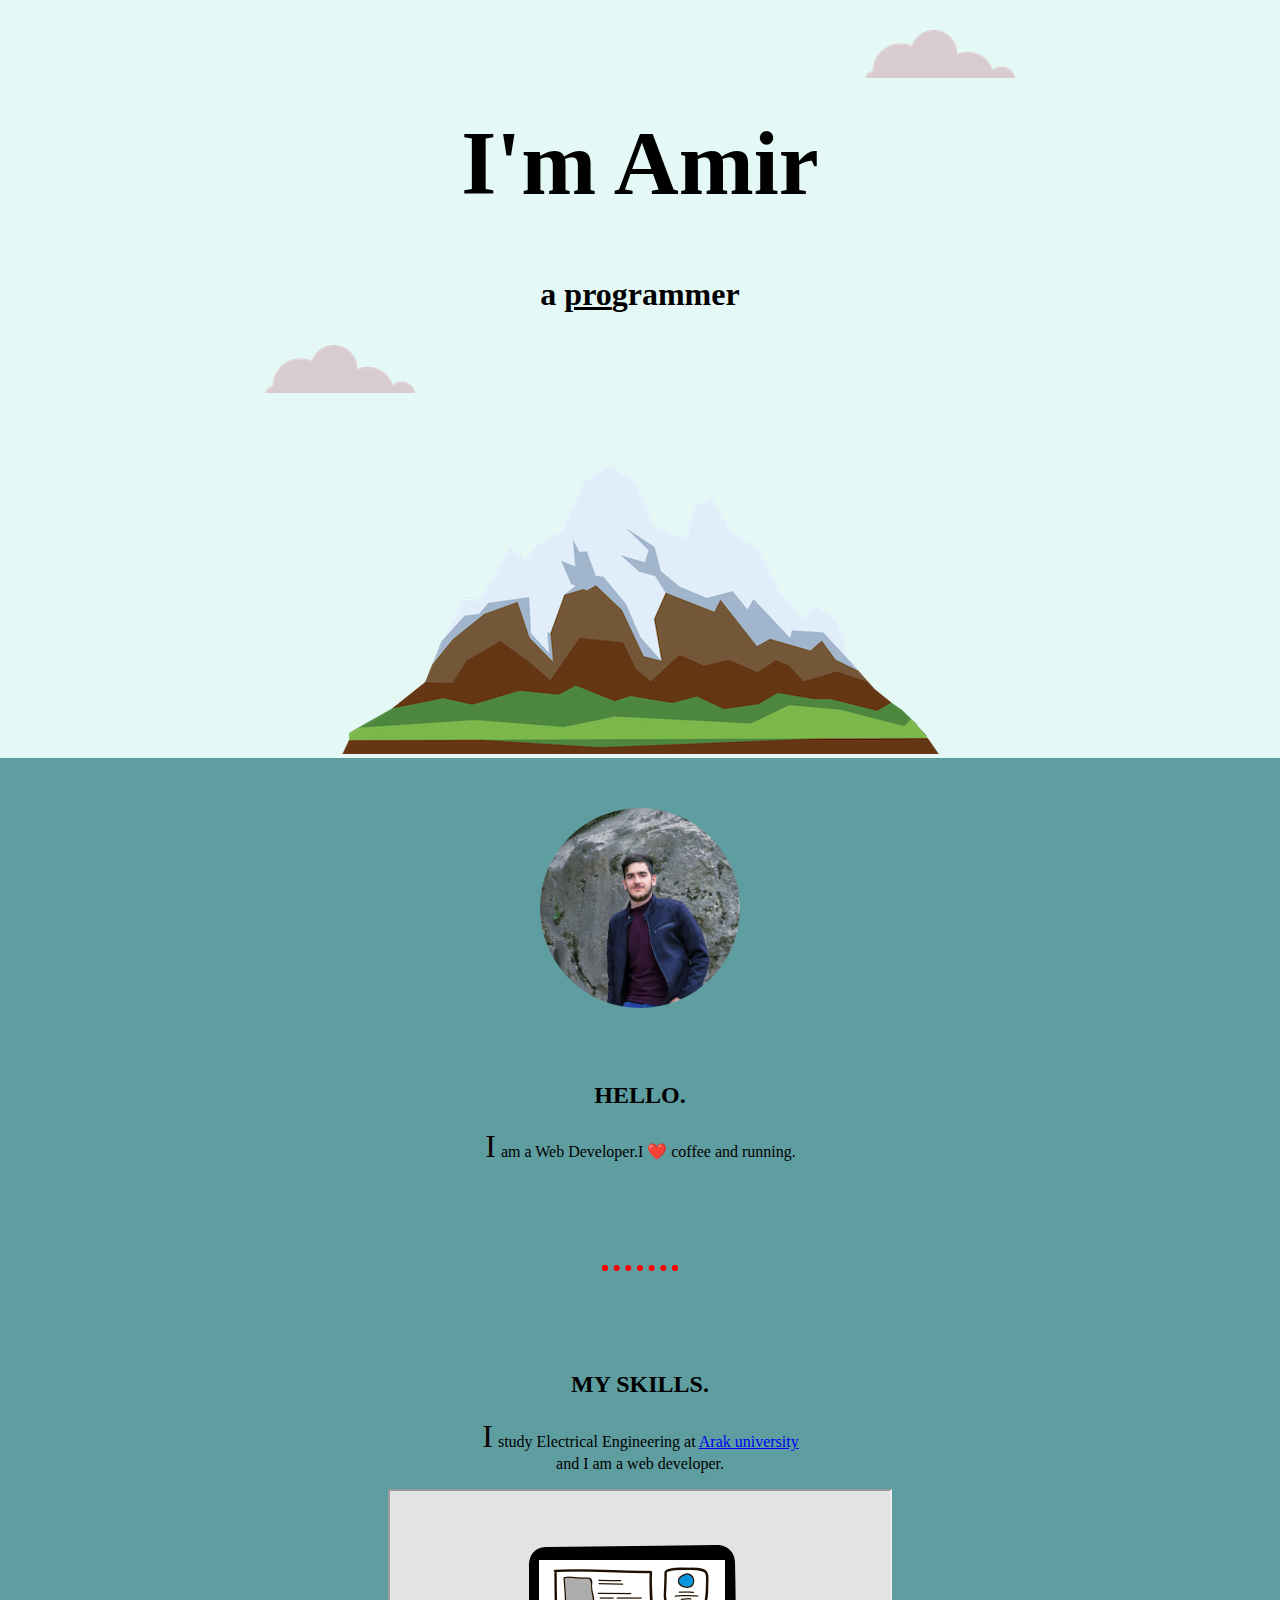
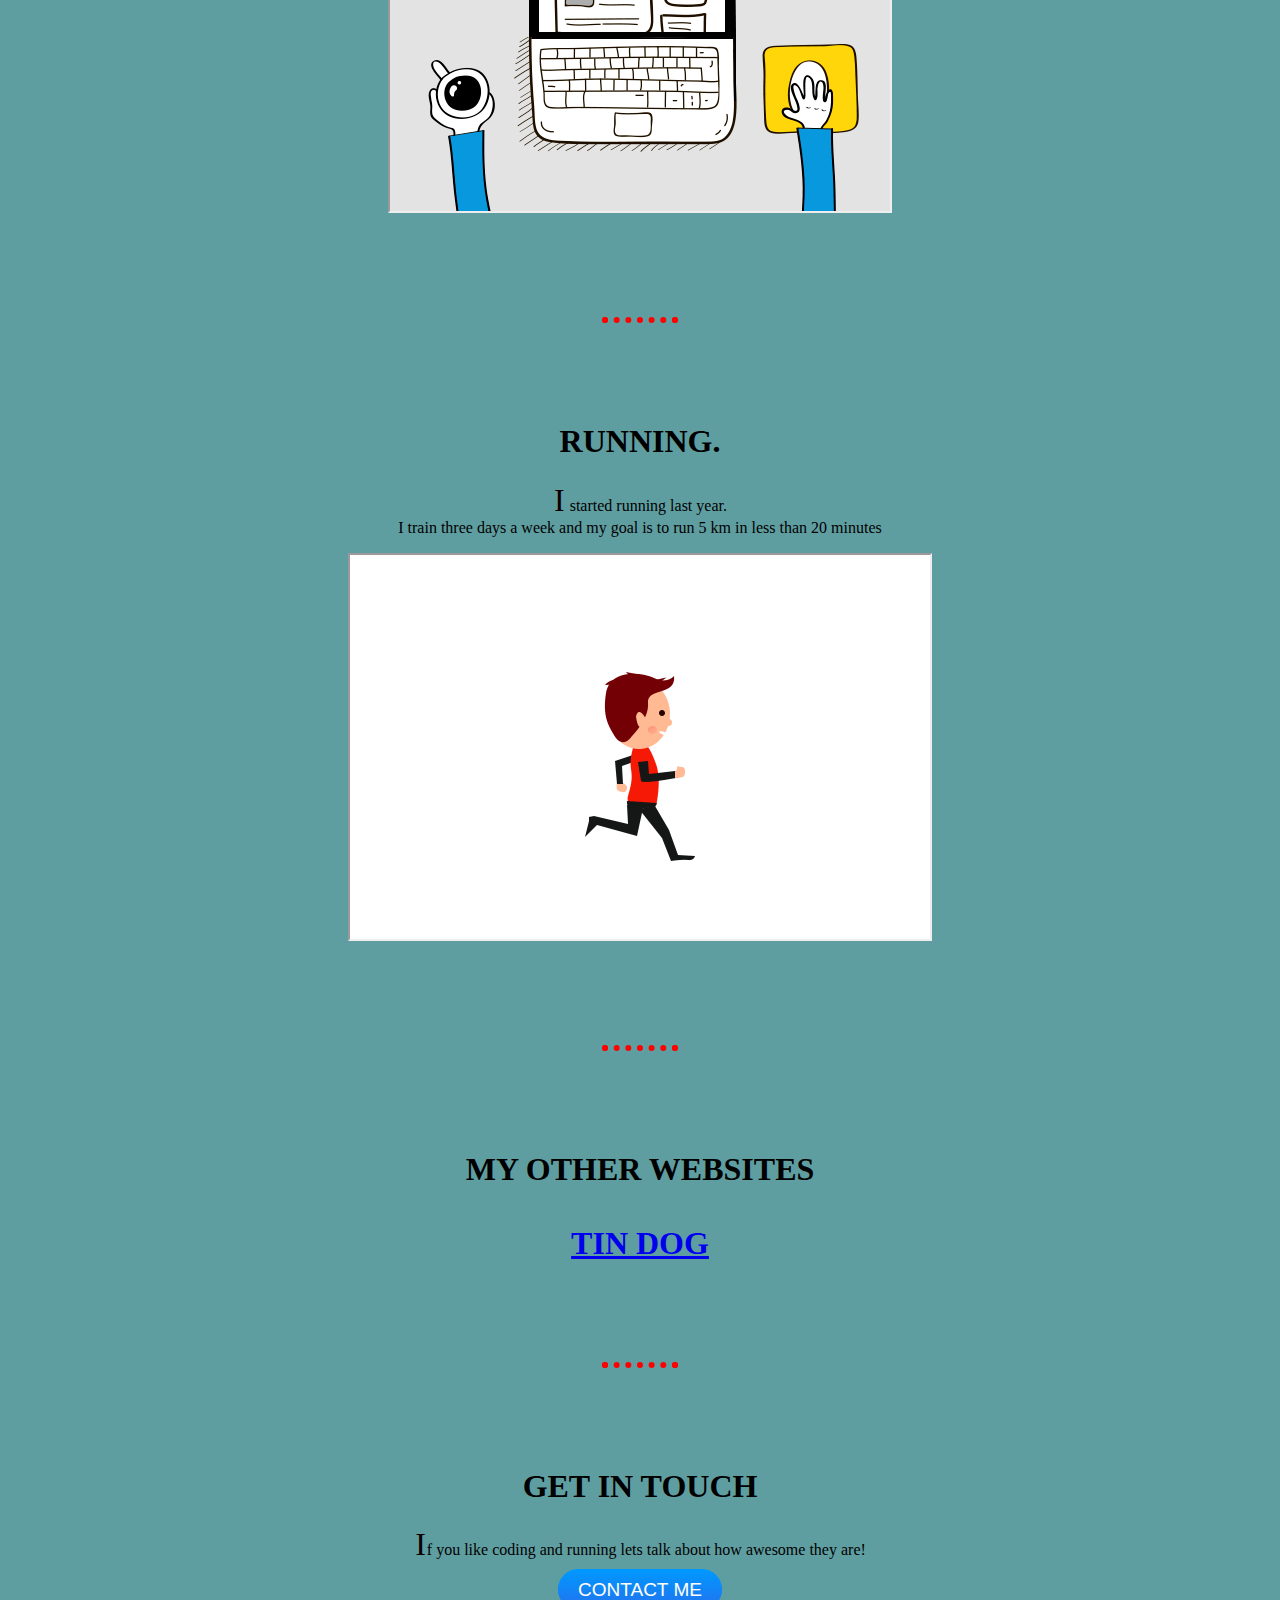
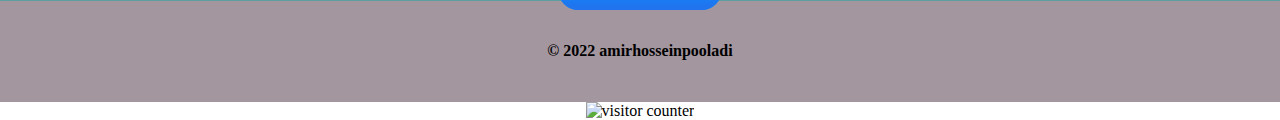
==== index.html @ 7b87fa13 "Update index.html" ====
<!DOCTYPE html>
<html>
    <head>
        <meta charset="utf-8">
        <title>amirhossein pooladi</title>
        <link rel="stylesheet" href="style.css">
        <link rel="icon" href="favicon.ico">
    </head>
    <body>
        <div class="first">
            <img class="cloud1" src="cloud.png" alt="cloud">
            <h1 class="h11">I'm Amir</h1>
            <h3>a <span class="pro">pro</span>grammer</h3>
              <img class="cloud2" src="cloud.png" alt="cloud2"><br>
              <img class="mountain" src="mountain.png" alt="mountain">
        </div>
        <div class="second">
            <img class="mypic" src="me.JPEG" alt="my pic">
            <br>
            <h2 class="hdo"> HELLO.</h2>
            <p class="select"> I am a Web Developer.I ❤️ coffee and running.
            </p>
            <hr>
             <h2 class="hdo">MY SKILLS. </h2>
                <p>I study Electrical Engineering at <a href="index3.html">Arak university</a><br>and I am a web developer. </p>
                <iframe class="gif1" src="giphy.gif"></iframe>
            <hr>
            <h1>RUNNING.</h1>
            <p>I started running last year.<br>I train three days a week and my goal is to run 5 km in less than 20 minutes  </p>
            <iframe class="gif2" src="run.gif"></iframe>
            <hr>
            <h1>
                MY OTHER WEBSITES
                <a href="index4.html"><br><br>TIN DOG</a>
            </h1>
            <hr>
          
            <h1>
                GET IN TOUCH
            </h1>
            <p class="lastp">If you like coding and running lets talk about how awesome they are!</p>
            <a class="btn btn-dark" href="mailto:amirhosseinpooladi@yahoo.com">CONTACT ME</a>
        </div>
        <div class="third">
           <h4>© 2022 amirhosseinpooladi </h4>
        </div>
        <img src="https://www.webfreecounter.com/hit.php?id=gvqanof&nd=6&style=7" border="0" alt="visitor counter">
    </body>

</html>
---- style.css ----
body{
    margin: 0;
    text-align: center;
    font-family:serif ;
}
.first
{
    background-color:rgb(228, 249, 245);
    text-align: center;
    font-family:cursive ;
}
.cloud1
{
    position: relative;
    left: 300px;
    top: 30px;
}
.pro
{
    text-decoration:underline;
}
.cloud2
{
    position: relative;
    right:300px;
}
.second
{
    background-color:cadetblue;
    text-align: center;
}
.mypic
{
    border-radius: 100%;
    height: 200px;
    width: 200px;
    position: relative;
    margin:50px;
}
hr
{
border:dotted 6px;
color:red;
width:5%;
border-bottom: none;
margin:100px auto;
}
.dd
{
    position: relative;
    right:300px;
    margin:50px auto;
}
.gif1
{
    width:500px;
     height:320px;
}
.gif2
{
    width:580px;
     height:384px;
}
.third
{
    background-color:rgb(163, 150, 158);
    width:100%;
    height:100%;
    padding-top: 20px;
    padding-bottom: 20px;
   
}

.h11
{
font-size: 90px;
}
h3
{
    font-size:2rem;
}
.select
{
    user-select: all;
}
p:first-letter
{
    display: block;
    margin: 1px;
    color:rgb(13, 1, 1);
    font-size: 2rem;
}
.btn {
   padding: 100px;
    background: #0099ff;
    background-image: -webkit-linear-gradient(top, #0099ff, #2371ed);
    background-image: -moz-linear-gradient(top, #0099ff, #2371ed);
    background-image: -ms-linear-gradient(top, #0099ff, #2371ed);
    background-image: -o-linear-gradient(top, #0099ff, #2371ed);
    background-image: linear-gradient(to bottom, #0099ff, #2371ed);
    -webkit-border-radius: 28;
    -moz-border-radius: 28;
    border-radius: 28px;
    font-family: Arial;
    color: #ffffff;
    font-size: 19px;
    padding: 10px 20px 10px 20px;
    text-decoration: none;
  }
  
  .btn:hover {
    background: #5c3cfa;
    background-image: -webkit-linear-gradient(top, #5c3cfa, #1d2d38);
    background-image: -moz-linear-gradient(top, #5c3cfa, #1d2d38);
    background-image: -ms-linear-gradient(top, #5c3cfa, #1d2d38);
    background-image: -o-linear-gradient(top, #5c3cfa, #1d2d38);
    background-image: linear-gradient(to bottom, #5c3cfa, #1d2d38);
    text-decoration: none;
  }
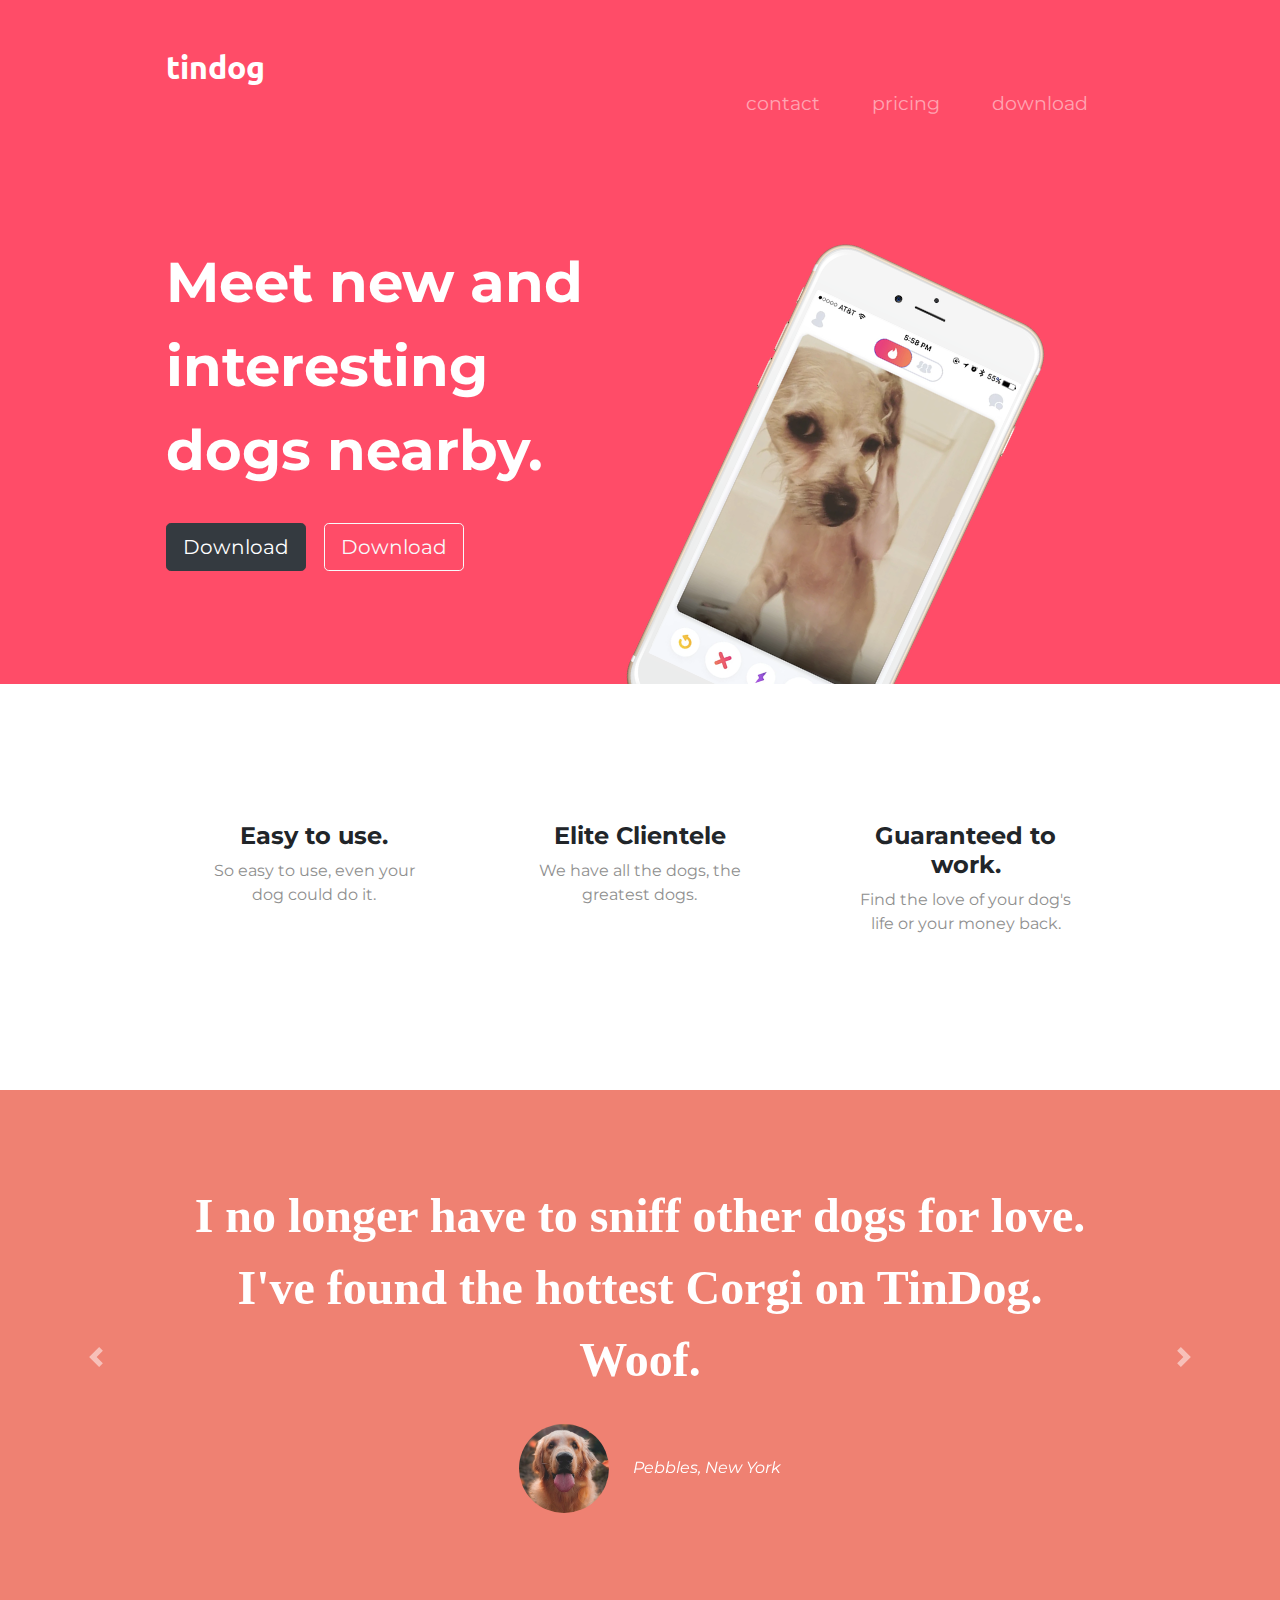
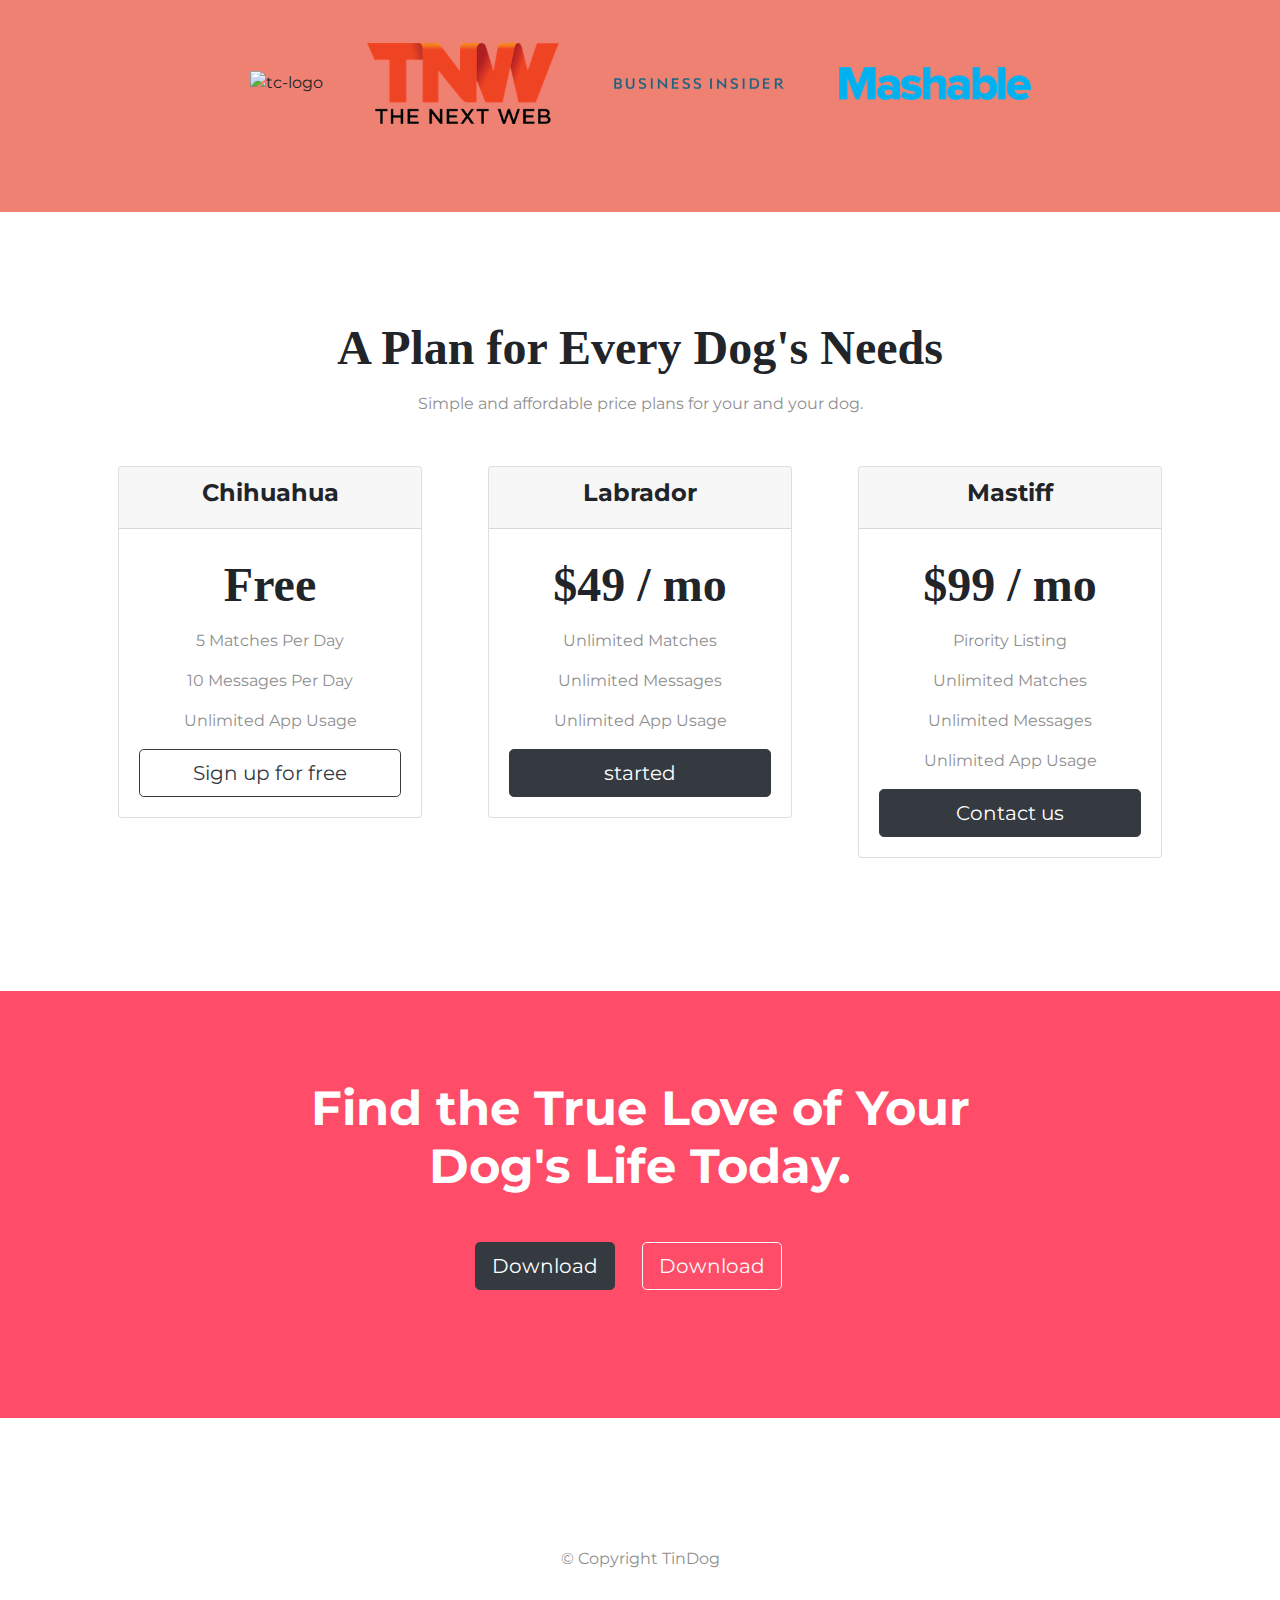
==== commit f17b7352: "Add files via upload" ====
--- a/index.html
+++ b/index.html
@@ -1,50 +1,248 @@
 <!DOCTYPE html>
 <html>
-    <head>
-        <meta charset="utf-8">
-        <title>amirhossein pooladi</title>
-        <link rel="stylesheet" href="style.css">
-        <link rel="icon" href="favicon.ico">
-    </head>
-    <body>
-        <div class="first">
-            <img class="cloud1" src="cloud.png" alt="cloud">
-            <h1 class="h11">I'm Amir</h1>
-            <h3>a <span class="pro">pro</span>grammer</h3>
-              <img class="cloud2" src="cloud.png" alt="cloud2"><br>
-              <img class="mountain" src="mountain.png" alt="mountain">
-        </div>
-        <div class="second">
-            <img class="mypic" src="me.JPEG" alt="my pic">
-            <br>
-            <h2 class="hdo"> HELLO.</h2>
-            <p class="select"> I am a Web Developer.I ❤️ coffee and running.
-            </p>
-            <hr>
-             <h2 class="hdo">MY SKILLS. </h2>
-                <p>I study Electrical Engineering at <a href="index3.html">Arak university</a><br>and I am a web developer. </p>
-                <iframe class="gif1" src="giphy.gif"></iframe>
-            <hr>
-            <h1>RUNNING.</h1>
-            <p>I started running last year.<br>I train three days a week and my goal is to run 5 km in less than 20 minutes  </p>
-            <iframe class="gif2" src="run.gif"></iframe>
-            <hr>
-            <h1>
-                MY OTHER WEBSITES
-                <a href="index4.html"><br><br>TIN DOG</a>
-            </h1>
-            <hr>
-          
-            <h1>
-                GET IN TOUCH
-            </h1>
-            <p class="lastp">If you like coding and running lets talk about how awesome they are!</p>
-            <a class="btn btn-dark" href="mailto:amirhosseinpooladi@yahoo.com">CONTACT ME</a>
-        </div>
-        <div class="third">
-           <h4>© 2022 amirhosseinpooladi </h4>
-        </div>
-        <img src="https://www.webfreecounter.com/hit.php?id=gvqanof&nd=6&style=7" border="0" alt="visitor counter">
-    </body>
-
-</html>
+
+<head>
+  <meta charset="utf-8">
+
+  <title>TinDog</title>
+
+
+  <!--    Google fonts-->
+  <link href="https://fonts.googleapis.com/css?family=Montserrat:400,900|Ubuntu:400,700&display=swap" rel="stylesheet">
+  <!--    Bootstrap css files-->
+  <link rel="stylesheet" href="https://stackpath.bootstrapcdn.com/bootstrap/4.3.1/css/bootstrap.min.css"
+    integrity="sha384-ggOyR0iXCbMQv3Xipma34MD+dH/1fQ784/j6cY/iJTQUOhcWr7x9JvoRxT2MZw1T" crossorigin="anonymous">
+  <!--    Custom css files-->
+  <link rel="stylesheet" href="style.css">
+
+  <!-- icon-->
+  <link rel="stylesheet" href="https://unicons.iconscout.com/release/v4.0.0/css/line.css">
+
+  <!--    Font Awesome-->
+
+  <script defer src="https://kit.fontawesome.com/e87d687bba.js"></script>
+  <!--    Bootstrap js files-->
+  <script defer src="https://code.jquery.com/jquery-3.3.1.slim.min.js"
+    integrity="sha384-q8i/X+965DzO0rT7abK41JStQIAqVgRVzpbzo5smXKp4YfRvH+8abtTE1Pi6jizo"
+    crossorigin="anonymous"></script>
+  <script defer src="https://cdnjs.cloudflare.com/ajax/libs/popper.js/1.14.7/umd/popper.min.js"
+    integrity="sha384-UO2eT0CpHqdSJQ6hJty5KVphtPhzWj9WO1clHTMGa3JDZwrnQq4sF86dIHNDz0W1"
+    crossorigin="anonymous"></script>
+  <script defer src="https://stackpath.bootstrapcdn.com/bootstrap/4.3.1/js/bootstrap.min.js"
+    integrity="sha384-JjSmVgyd0p3pXB1rRibZUAYoIIy6OrQ6VrjIEaFf/nJGzIxFDsf4x0xIM+B07jRM"
+    crossorigin="anonymous"></script>
+</head>
+
+<body>
+
+
+  <section id="title">
+
+    <!-- Nav Bar -->
+    <div class="container-fluid">
+
+      <nav class="navbar navbar-expand-lg navbar-dark">
+        <a class="navbar-brand" href="">tindog</a>
+        <button class="navbar-toggler" type="button" data-toggle="collapse" data-target="#navbarTogglerDemo02"
+          aria-controls="navbarTogglerDemo02" aria-expanded="false" aria-label="Toggle navigation">
+          <span class="navbar-toggler-icon"></span>
+        </button>
+        <div class="collapse navbar-collapse" id="navbarTogglerDemo02">
+          <ul class="navbar-nav ml-auto">
+            <li class="nav-item">
+              <a class="nav-link" href="#footer">contact</a>
+            </li>
+            <li class="nav-item">
+              <a class="nav-link" href="#pricing">pricing</a>
+            </li>
+            <li class="nav-item">
+              <a class="nav-link" href="#cta">download</a>
+            </li>
+          </ul>
+        </div>
+      </nav>
+
+      <!-- Title -->
+
+      <div class="row">
+        <div class="col-lg-6 col-md-12 col-sm-12">
+          <h1>Meet new and interesting dogs nearby.</h1>
+          <button type="button" class="btn btn-dark btn-lg btndownload"><i class="uil uil-apple"></i>Download</button>
+          <button type="button" class="btn btn-outline-light btn-lg btndownload"><i
+              class="uil uil-google-play"></i>Download</button>
+
+
+        </div>
+
+        <div class="col-lg-6 col-md-12 col-sm-12">
+          <img class="dog-photo" src="iphone6.png" alt="iphone-mockup">
+        </div>
+      </div>
+    </div>
+  </section>
+
+
+  <!-- Features -->
+
+  <section id="features">
+    <div class="row">
+      <div class="col-lg-4 col-md-4 col-sm-12 box ">
+        <i class="uil uil-check-circle"></i>
+
+        <h3 clss="easy">Easy to use.</h3>
+        <p>So easy to use, even your dog could do it.</p>
+
+      </div>
+      <div class="col-lg-4 col-md-4 col-sm-12  box ">
+        <i class="uil uil-bullseye"></i>
+        <h3>Elite Clientele</h3>
+        <p>We have all the dogs, the greatest dogs.</p>
+      </div>
+      <div class="col-lg-4 col-md-4 col-sm-12  box ">
+        <i class="uil uil-heart"></i>
+        <h3>Guaranteed to work.</h3>
+        <p>Find the love of your dog's life or your money back.</p>
+      </div>
+    </div>
+    </div>
+  </section>
+
+
+  <!-- Testimonials -->
+
+  <section id="testimonials">
+    <div id="carouselExampleControls" class="carousel slide" data-bs-ride="false">
+      <div class="carousel-inner">
+        <div class="carousel-item active">
+          <h2>I no longer have to sniff other dogs for love. I've found the hottest Corgi on TinDog. Woof.</h2>
+          <img class="dog2" src="dog-img.jpg" alt="dog-profile">
+          <em>Pebbles, New York</em>
+        </div>
+        <div class="carousel-item">
+          <h2 class="testimonial-text">My dog used to be so lonely, but with TinDog's help, they've found the love of
+            their life. I think.</h2>
+          <img class="dog2" src="lady-img.jpg" alt="lady-profile">
+          <em>Beverly, Illinois</em>
+        </div>
+
+      </div>
+      <a class="carousel-control-prev" href="#carouselExampleControls" role="button" data-slide="prev">
+        <span class="carousel-control-prev-icon" aria-hidden="true"></span>
+        <span class="sr-only">Previous</span>
+      </a>
+      <a class="carousel-control-next" href="#carouselExampleControls" role="button" data-slide="next">
+        <span class="carousel-control-next-icon" aria-hidden="true"></span>
+        <span class="sr-only">Next</span>
+      </a>
+    </div>
+
+
+
+
+
+  </section>
+
+
+  <!-- Press -->
+
+  <section id="press">
+    <img class="logo" src="techcrunch.png" alt="tc-logo">
+    <img class="logo" src="tnw.png" alt="tnw-logo">
+    <img class="logo" src="bizinsider.png" alt="biz-insider-logo">
+    <img class="logo" src="mashable.png" alt="mashable-logo">
+
+  </section>
+
+
+  <!-- Pricing -->
+
+  <section id="pricing">
+
+
+
+    <h2>A Plan for Every Dog's Needs</h2>
+    <p>Simple and affordable price plans for your and your dog.</p>
+
+
+
+    <div class="row">
+
+      <div class="col-lg-4 col-md-6 col-sm-12 padd">
+        <div class="card">
+          <div class="card-header">
+            <h3>Chihuahua</h3>
+          </div>
+          <div class="card-body">
+            <h2>Free</h2>
+            <p>5 Matches Per Day</p>
+            <p>10 Messages Per Day</p>
+            <p>Unlimited App Usage</p>
+            <button type="button" class="btn btn-lg btn-block btn-outline-dark">Sign up for free</button>
+          </div>
+        </div>
+      </div>
+
+      <div class="col-lg-4 col-md-6 col-sm-12 padd">
+        <div class="card">
+          <div class="card-header">
+            <h3>Labrador</h3>
+          </div>
+          <div class="card-body">
+            <h2>$49 / mo</h2>
+            <p>Unlimited Matches</p>
+            <p>Unlimited Messages</p>
+            <p>Unlimited App Usage</p>
+            <button type="button" class="btn btn-lg btn-block btn-dark"> started</button>
+          </div>
+        </div>
+      </div>
+
+      <div class="col-lg-4 col-md-12 col-sm-12 padd">
+        <div class="card">
+          <div class="card-header">
+            <h3>Mastiff</h3>
+          </div>
+          <div class="card-body">
+            <h2>$99 / mo</h2>
+            <p>Pirority Listing</p>
+            <p>Unlimited Matches</p>
+            <p>Unlimited Messages</p>
+            <p>Unlimited App Usage</p>
+            <button type="button" class="btn btn-lg btn-block btn-dark">Contact us</button>
+          </div>
+        </div>
+      </div>
+
+    </div>
+  </section>
+
+
+  <!-- Call to Action -->
+
+  <section id="cta">
+
+    <h3 class="h3last">Find the True Love of Your Dog's Life Today.</h3>
+    <button type="button" class="btn btn-dark btn-lg btndownload"><i class="uil uil-apple"></i>Download</button>
+
+    <button type="button" class="btn btn-outline-light btn-lg btndownload"><i
+        class="uil uil-google-play"></i>Download</button>
+
+  </section>
+
+
+  <!-- Footer -->
+
+  <footer id="footer">
+    <i class="uil uil-twitter uilpad"></i>
+    <i class="uil uil-facebook-f uilpad"></i>
+    <i class="uil uil-instagram uilpad"></i>
+    <i class="uil uil-envelope uilpad"></i>
+
+    <p class="copy">© Copyright TinDog</p>
+
+  </footer>
+
+
+</body>
+
+</html>--- a/style.css
+++ b/style.css
@@ -1,119 +1,190 @@
-body{
-    margin: 0;
+body {
+    font-family: "Montserrat";
+}
+
+.dog-photo {
+    width: 60%;
+    transform: rotate(25deg);
+    padding: 20px;
+    position: absolute;
+    right: 30%;
+}
+
+#title {
+    background-color: #ff4c68;
+}
+
+.container-fluid {
+
+    padding: 3% 13% 7%;
+
+
+}
+
+h1 {
+
+    font-size: 3.5rem;
+    line-height: 1.5;
+    color: white;
+    font-weight: bold;
+}
+
+.btndownload {
+    margin: 5% 3% 5% 0%;
+}
+
+.navbar {
+    padding: 0 0 4.5rem;
+}
+
+.navbar-brand {
+    font-family: "Ubuntu";
+    font-size: 2rem;
+    font-weight: bold;
+    margin-bottom: 4.5rem;
+}
+
+.nav-item {
+    padding: 18px;
+}
+
+.nav-link {
+    font-size: 1.2rem;
+
+}
+
+#features {
+    background-color: white;
+    padding: 7% 13%;
+    position: relative;
+    z-index: 1;
+}
+
+.uil-apple {
+    color: white;
+
+}
+
+.uil-google-play {
+    color: black;
+}
+
+.uil-check-circle {
+    font-size: 4rem;
+    color: #ef8172;
+
+}
+
+.uil-bullseye {
+    font-size: 4rem;
+    color: #ef8172;
+
+}
+
+.uil-heart {
+    font-size: 4rem;
+    color: #ef8172;
+
+
+}
+
+h3 {
+    font-family: 'Montserrat', sans-serif;
+    font-size: 1.5rem;
+    font-weight: bold;
+}
+
+p {
+    color: #8f8f8f;
+}
+
+.uil:hover {
+    color: #ff4c68;
+}
+
+.box {
     text-align: center;
-    font-family:serif ;
+    padding: 5%;
+
 }
-.first
-{
-    background-color:rgb(228, 249, 245);
+
+#testimonials {
+
     text-align: center;
-    font-family:cursive ;
+    background-color: #ef8172;
+    color: #fff;
 }
-.cloud1
-{
-    position: relative;
-    left: 300px;
-    top: 30px;
+
+h2 {
+    font-family: "montserrat-Bold";
+    font-size: 3rem;
+    line-height: 1.5;
+    font-weight: bold;
 }
-.pro
-{
-    text-decoration:underline;
+
+.dog2 {
+    width: 10%;
+    border-radius: 100%;
+    margin: 20px;
 }
-.cloud2
-{
-    position: relative;
-    right:300px;
+
+
+#press {
+    background-color: #ef8172;
+    text-align: center;
+    padding-bottom: 3%;
 }
-.second
-{
-    background-color:cadetblue;
+
+.logo {
+    width: 15%;
+    margin: 20px 20px 50px;
+}
+
+.carousel-item {
+    padding: 7% 15%;
+}
+
+#pricing {
+    padding: 100px;
     text-align: center;
 }
-.mypic
-{
-    border-radius: 100%;
-    height: 200px;
-    width: 200px;
-    position: relative;
-    margin:50px;
-}
-hr
-{
-border:dotted 6px;
-color:red;
-width:5%;
-border-bottom: none;
-margin:100px auto;
-}
-.dd
-{
-    position: relative;
-    right:300px;
-    margin:50px auto;
-}
-.gif1
-{
-    width:500px;
-     height:320px;
-}
-.gif2
-{
-    width:580px;
-     height:384px;
-}
-.third
-{
-    background-color:rgb(163, 150, 158);
-    width:100%;
-    height:100%;
-    padding-top: 20px;
-    padding-bottom: 20px;
-   
+
+.padd {
+    padding: 3%;
 }
 
-.h11
+@media (max-width:1028px) {
+    #title {
+        text-align: center;
+    }
+
+    .dog-photo {
+        position: static;
+        transform: rotate(0);
+    }
+}
+
+#cta {
+    background-color: #ff4c68;
+    text-align: center;
+    padding: 7% 20%;
+
+}
+
+.h3last {
+    color: white;
+    font-size: 3rem;
+}
+
+#footer {
+    text-align: center;
+    padding: 7%;
+}
+.uilpad
 {
-font-size: 90px;
+    padding:6px;
 }
-h3
+.copy
 {
-    font-size:2rem;
-}
-.select
-{
-    user-select: all;
-}
-p:first-letter
-{
-    display: block;
-    margin: 1px;
-    color:rgb(13, 1, 1);
-    font-size: 2rem;
-}
-.btn {
-   padding: 100px;
-    background: #0099ff;
-    background-image: -webkit-linear-gradient(top, #0099ff, #2371ed);
-    background-image: -moz-linear-gradient(top, #0099ff, #2371ed);
-    background-image: -ms-linear-gradient(top, #0099ff, #2371ed);
-    background-image: -o-linear-gradient(top, #0099ff, #2371ed);
-    background-image: linear-gradient(to bottom, #0099ff, #2371ed);
-    -webkit-border-radius: 28;
-    -moz-border-radius: 28;
-    border-radius: 28px;
-    font-family: Arial;
-    color: #ffffff;
-    font-size: 19px;
-    padding: 10px 20px 10px 20px;
-    text-decoration: none;
-  }
-  
-  .btn:hover {
-    background: #5c3cfa;
-    background-image: -webkit-linear-gradient(top, #5c3cfa, #1d2d38);
-    background-image: -moz-linear-gradient(top, #5c3cfa, #1d2d38);
-    background-image: -ms-linear-gradient(top, #5c3cfa, #1d2d38);
-    background-image: -o-linear-gradient(top, #5c3cfa, #1d2d38);
-    background-image: linear-gradient(to bottom, #5c3cfa, #1d2d38);
-    text-decoration: none;
-  }
+    padding: 15px;
+}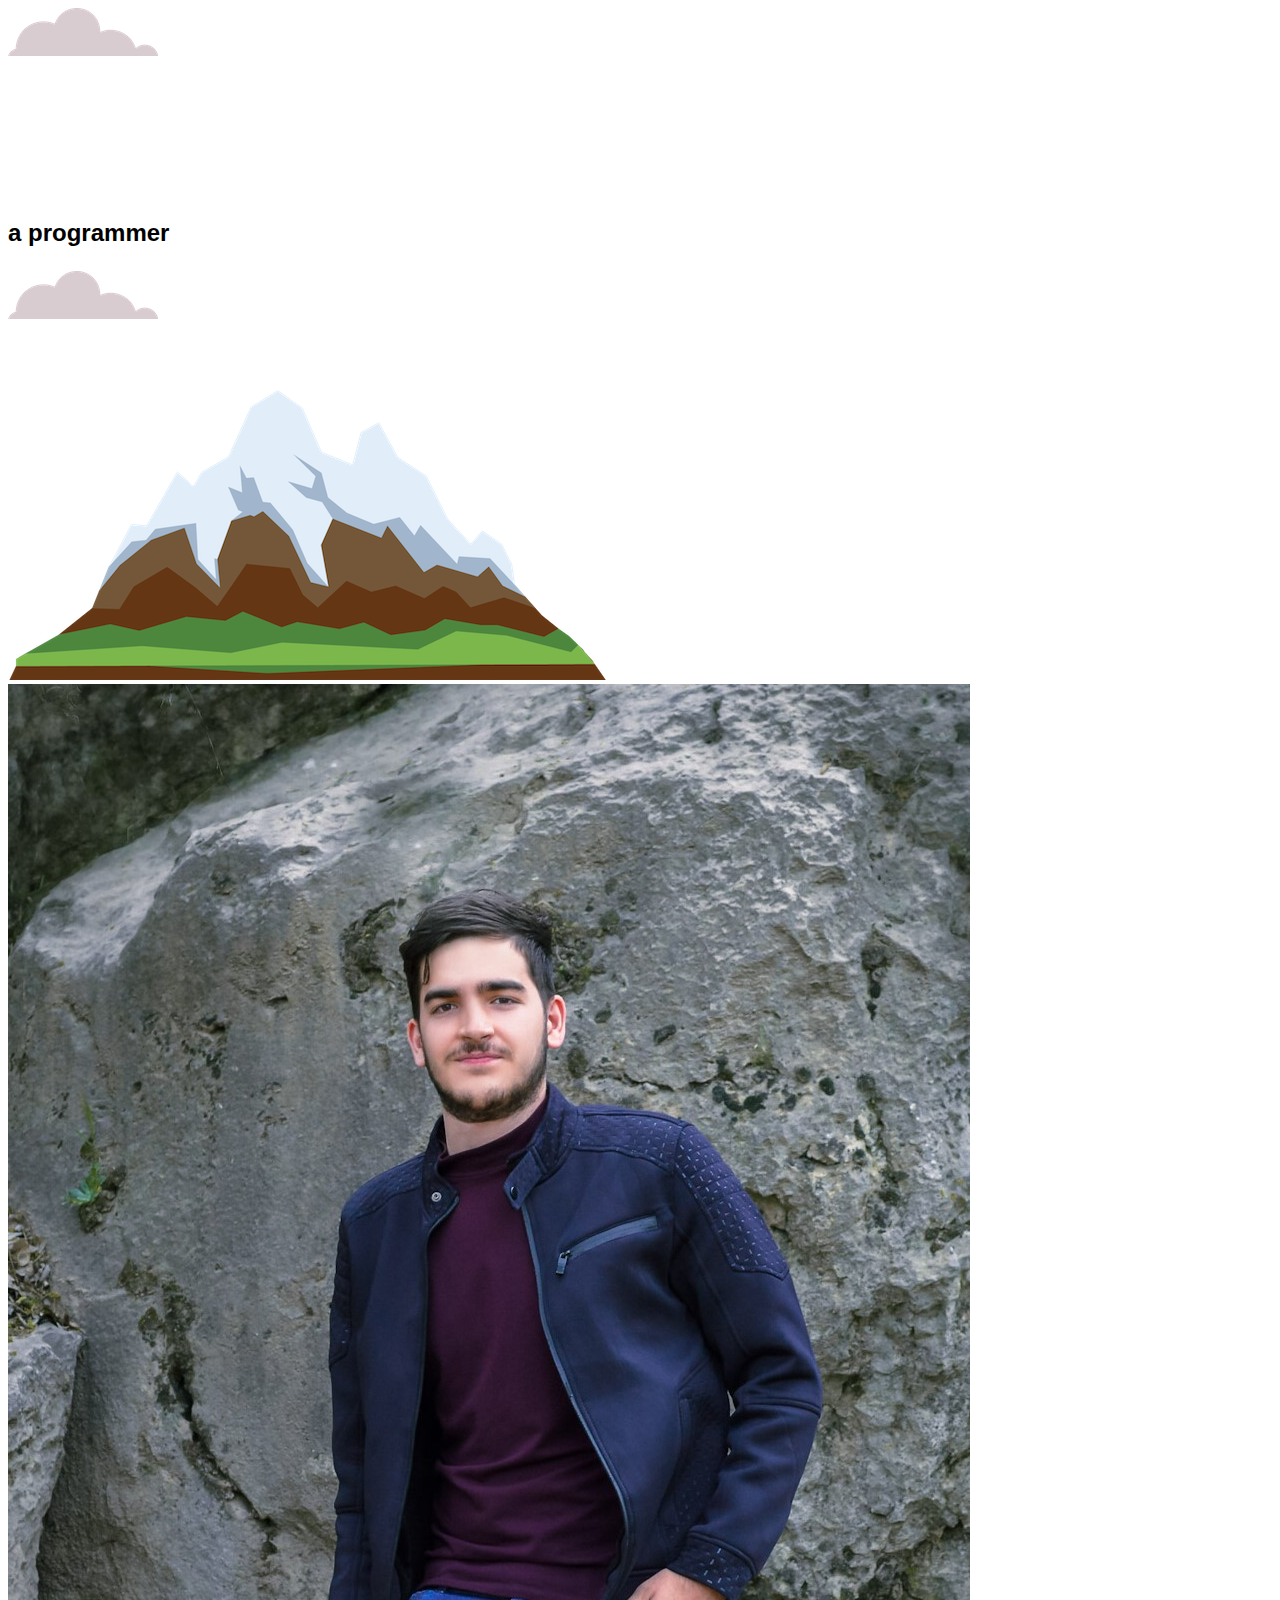
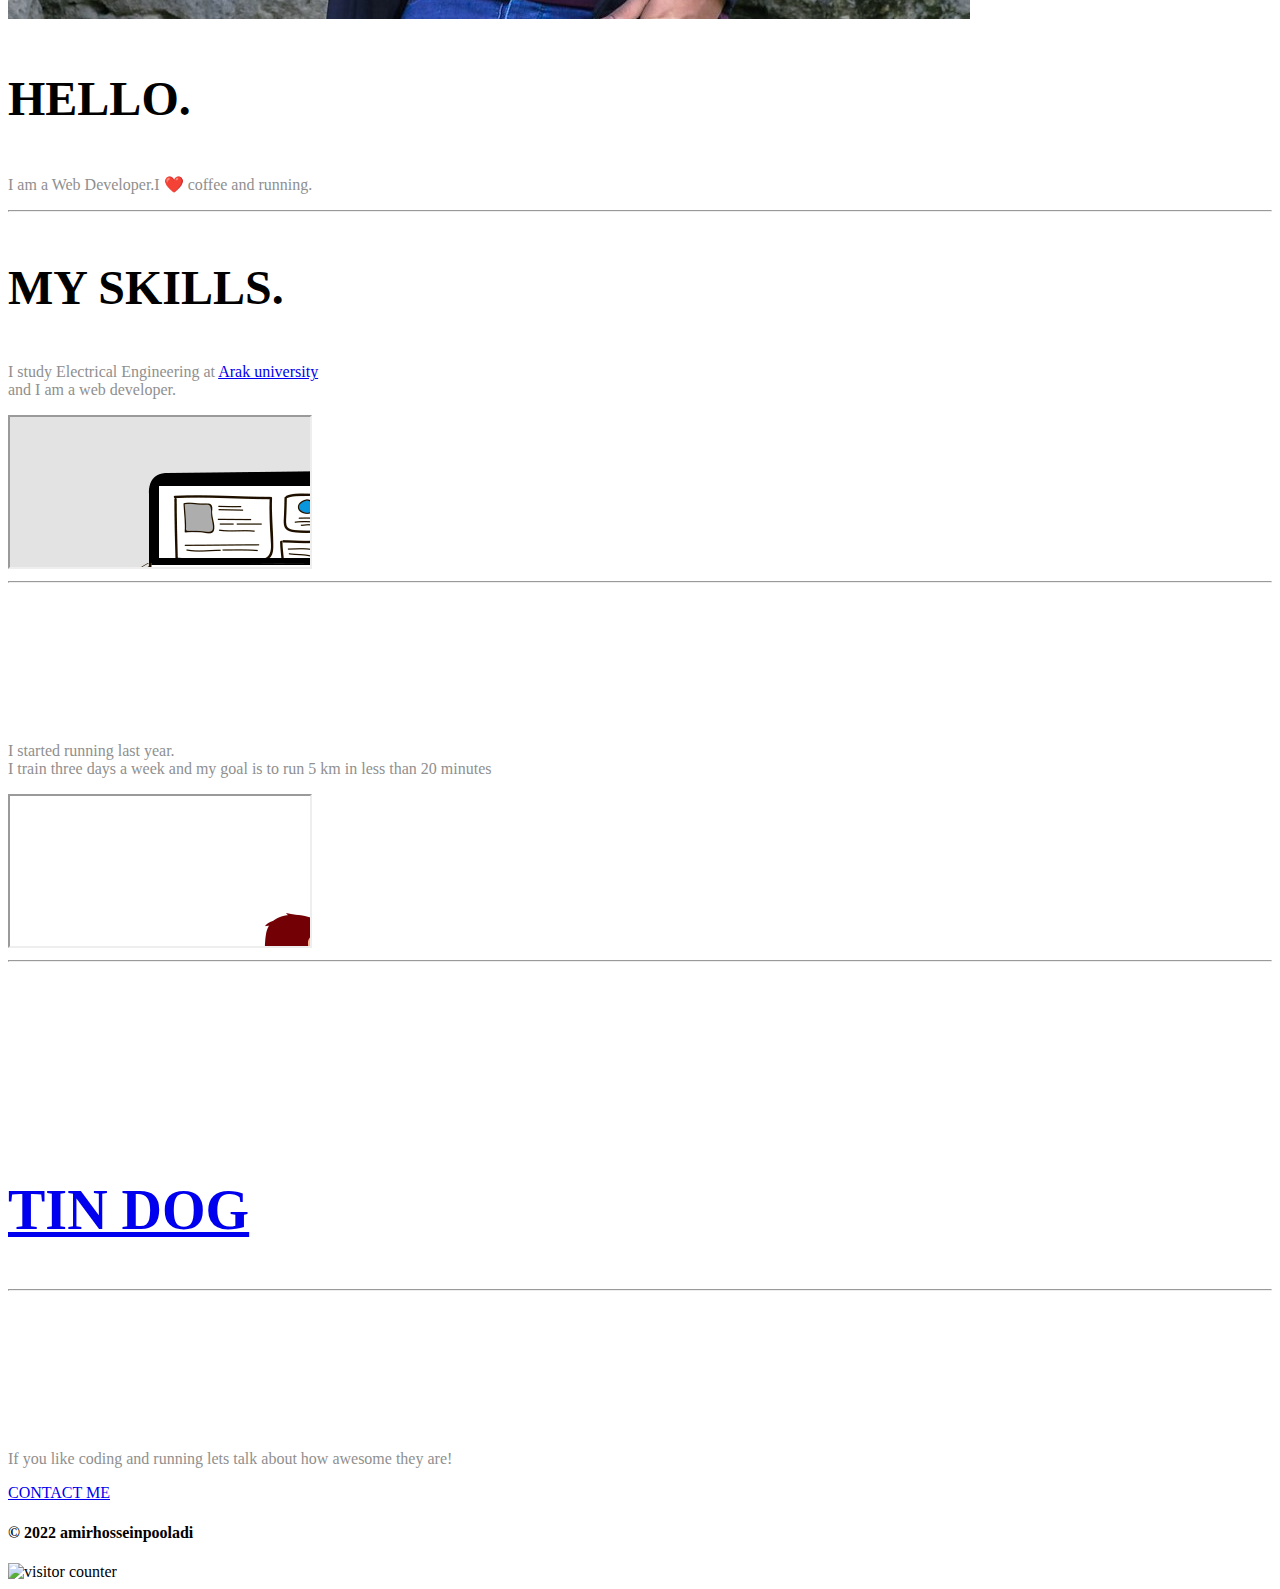
==== commit 961cf8c7: "Add files via upload" ====
--- a/index.html
+++ b/index.html
@@ -1,248 +1,50 @@
 <!DOCTYPE html>
 <html>
-
-<head>
-  <meta charset="utf-8">
-
-  <title>TinDog</title>
-
-
-  <!--    Google fonts-->
-  <link href="https://fonts.googleapis.com/css?family=Montserrat:400,900|Ubuntu:400,700&display=swap" rel="stylesheet">
-  <!--    Bootstrap css files-->
-  <link rel="stylesheet" href="https://stackpath.bootstrapcdn.com/bootstrap/4.3.1/css/bootstrap.min.css"
-    integrity="sha384-ggOyR0iXCbMQv3Xipma34MD+dH/1fQ784/j6cY/iJTQUOhcWr7x9JvoRxT2MZw1T" crossorigin="anonymous">
-  <!--    Custom css files-->
-  <link rel="stylesheet" href="style.css">
-
-  <!-- icon-->
-  <link rel="stylesheet" href="https://unicons.iconscout.com/release/v4.0.0/css/line.css">
-
-  <!--    Font Awesome-->
-
-  <script defer src="https://kit.fontawesome.com/e87d687bba.js"></script>
-  <!--    Bootstrap js files-->
-  <script defer src="https://code.jquery.com/jquery-3.3.1.slim.min.js"
-    integrity="sha384-q8i/X+965DzO0rT7abK41JStQIAqVgRVzpbzo5smXKp4YfRvH+8abtTE1Pi6jizo"
-    crossorigin="anonymous"></script>
-  <script defer src="https://cdnjs.cloudflare.com/ajax/libs/popper.js/1.14.7/umd/popper.min.js"
-    integrity="sha384-UO2eT0CpHqdSJQ6hJty5KVphtPhzWj9WO1clHTMGa3JDZwrnQq4sF86dIHNDz0W1"
-    crossorigin="anonymous"></script>
-  <script defer src="https://stackpath.bootstrapcdn.com/bootstrap/4.3.1/js/bootstrap.min.js"
-    integrity="sha384-JjSmVgyd0p3pXB1rRibZUAYoIIy6OrQ6VrjIEaFf/nJGzIxFDsf4x0xIM+B07jRM"
-    crossorigin="anonymous"></script>
-</head>
-
-<body>
-
-
-  <section id="title">
-
-    <!-- Nav Bar -->
-    <div class="container-fluid">
-
-      <nav class="navbar navbar-expand-lg navbar-dark">
-        <a class="navbar-brand" href="">tindog</a>
-        <button class="navbar-toggler" type="button" data-toggle="collapse" data-target="#navbarTogglerDemo02"
-          aria-controls="navbarTogglerDemo02" aria-expanded="false" aria-label="Toggle navigation">
-          <span class="navbar-toggler-icon"></span>
-        </button>
-        <div class="collapse navbar-collapse" id="navbarTogglerDemo02">
-          <ul class="navbar-nav ml-auto">
-            <li class="nav-item">
-              <a class="nav-link" href="#footer">contact</a>
-            </li>
-            <li class="nav-item">
-              <a class="nav-link" href="#pricing">pricing</a>
-            </li>
-            <li class="nav-item">
-              <a class="nav-link" href="#cta">download</a>
-            </li>
-          </ul>
+    <head>
+        <meta charset="utf-8">
+        <title>amirhossein pooladi</title>
+        <link rel="stylesheet" href="style.css">
+        <link rel="icon" href="favicon.ico">
+    </head>
+    <body>
+        <div class="first">
+            <img class="cloud1" src="cloud.png" alt="cloud">
+            <h1 class="h11">I'm Amir</h1>
+            <h3>a <span class="pro">pro</span>grammer</h3>
+              <img class="cloud2" src="cloud.png" alt="cloud2"><br>
+              <img class="mountain" src="mountain.png" alt="mountain">
         </div>
-      </nav>
-
-      <!-- Title -->
-
-      <div class="row">
-        <div class="col-lg-6 col-md-12 col-sm-12">
-          <h1>Meet new and interesting dogs nearby.</h1>
-          <button type="button" class="btn btn-dark btn-lg btndownload"><i class="uil uil-apple"></i>Download</button>
-          <button type="button" class="btn btn-outline-light btn-lg btndownload"><i
-              class="uil uil-google-play"></i>Download</button>
-
-
+        <div class="second">
+            <img class="mypic" src="me.JPEG" alt="my pic">
+            <br>
+            <h2 class="hdo"> HELLO.</h2>
+            <p class="select"> I am a Web Developer.I ❤️ coffee and running.
+            </p>
+            <hr>
+             <h2 class="hdo">MY SKILLS. </h2>
+                <p>I study Electrical Engineering at <a href="index3.html">Arak university</a><br>and I am a web developer. </p>
+                <iframe class="gif1" src="giphy.gif"></iframe>
+            <hr>
+            <h1>RUNNING.</h1>
+            <p>I started running last year.<br>I train three days a week and my goal is to run 5 km in less than 20 minutes  </p>
+            <iframe class="gif2" src="run.gif"></iframe>
+            <hr>
+            <h1>
+                MY OTHER WEBSITES
+                <a href="index4.html"><br><br>TIN DOG</a>
+            </h1>
+            <hr>
+          
+            <h1>
+                GET IN TOUCH
+            </h1>
+            <p class="lastp">If you like coding and running lets talk about how awesome they are!</p>
+            <a class="btn btn-dark" href="mailto:amirhosseinpooladi@yahoo.com">CONTACT ME</a>
         </div>
-
-        <div class="col-lg-6 col-md-12 col-sm-12">
-          <img class="dog-photo" src="iphone6.png" alt="iphone-mockup">
+        <div class="third">
+           <h4>© 2022 amirhosseinpooladi </h4>
         </div>
-      </div>
-    </div>
-  </section>
-
-
-  <!-- Features -->
-
-  <section id="features">
-    <div class="row">
-      <div class="col-lg-4 col-md-4 col-sm-12 box ">
-        <i class="uil uil-check-circle"></i>
-
-        <h3 clss="easy">Easy to use.</h3>
-        <p>So easy to use, even your dog could do it.</p>
-
-      </div>
-      <div class="col-lg-4 col-md-4 col-sm-12  box ">
-        <i class="uil uil-bullseye"></i>
-        <h3>Elite Clientele</h3>
-        <p>We have all the dogs, the greatest dogs.</p>
-      </div>
-      <div class="col-lg-4 col-md-4 col-sm-12  box ">
-        <i class="uil uil-heart"></i>
-        <h3>Guaranteed to work.</h3>
-        <p>Find the love of your dog's life or your money back.</p>
-      </div>
-    </div>
-    </div>
-  </section>
-
-
-  <!-- Testimonials -->
-
-  <section id="testimonials">
-    <div id="carouselExampleControls" class="carousel slide" data-bs-ride="false">
-      <div class="carousel-inner">
-        <div class="carousel-item active">
-          <h2>I no longer have to sniff other dogs for love. I've found the hottest Corgi on TinDog. Woof.</h2>
-          <img class="dog2" src="dog-img.jpg" alt="dog-profile">
-          <em>Pebbles, New York</em>
-        </div>
-        <div class="carousel-item">
-          <h2 class="testimonial-text">My dog used to be so lonely, but with TinDog's help, they've found the love of
-            their life. I think.</h2>
-          <img class="dog2" src="lady-img.jpg" alt="lady-profile">
-          <em>Beverly, Illinois</em>
-        </div>
-
-      </div>
-      <a class="carousel-control-prev" href="#carouselExampleControls" role="button" data-slide="prev">
-        <span class="carousel-control-prev-icon" aria-hidden="true"></span>
-        <span class="sr-only">Previous</span>
-      </a>
-      <a class="carousel-control-next" href="#carouselExampleControls" role="button" data-slide="next">
-        <span class="carousel-control-next-icon" aria-hidden="true"></span>
-        <span class="sr-only">Next</span>
-      </a>
-    </div>
-
-
-
-
-
-  </section>
-
-
-  <!-- Press -->
-
-  <section id="press">
-    <img class="logo" src="techcrunch.png" alt="tc-logo">
-    <img class="logo" src="tnw.png" alt="tnw-logo">
-    <img class="logo" src="bizinsider.png" alt="biz-insider-logo">
-    <img class="logo" src="mashable.png" alt="mashable-logo">
-
-  </section>
-
-
-  <!-- Pricing -->
-
-  <section id="pricing">
-
-
-
-    <h2>A Plan for Every Dog's Needs</h2>
-    <p>Simple and affordable price plans for your and your dog.</p>
-
-
-
-    <div class="row">
-
-      <div class="col-lg-4 col-md-6 col-sm-12 padd">
-        <div class="card">
-          <div class="card-header">
-            <h3>Chihuahua</h3>
-          </div>
-          <div class="card-body">
-            <h2>Free</h2>
-            <p>5 Matches Per Day</p>
-            <p>10 Messages Per Day</p>
-            <p>Unlimited App Usage</p>
-            <button type="button" class="btn btn-lg btn-block btn-outline-dark">Sign up for free</button>
-          </div>
-        </div>
-      </div>
-
-      <div class="col-lg-4 col-md-6 col-sm-12 padd">
-        <div class="card">
-          <div class="card-header">
-            <h3>Labrador</h3>
-          </div>
-          <div class="card-body">
-            <h2>$49 / mo</h2>
-            <p>Unlimited Matches</p>
-            <p>Unlimited Messages</p>
-            <p>Unlimited App Usage</p>
-            <button type="button" class="btn btn-lg btn-block btn-dark"> started</button>
-          </div>
-        </div>
-      </div>
-
-      <div class="col-lg-4 col-md-12 col-sm-12 padd">
-        <div class="card">
-          <div class="card-header">
-            <h3>Mastiff</h3>
-          </div>
-          <div class="card-body">
-            <h2>$99 / mo</h2>
-            <p>Pirority Listing</p>
-            <p>Unlimited Matches</p>
-            <p>Unlimited Messages</p>
-            <p>Unlimited App Usage</p>
-            <button type="button" class="btn btn-lg btn-block btn-dark">Contact us</button>
-          </div>
-        </div>
-      </div>
-
-    </div>
-  </section>
-
-
-  <!-- Call to Action -->
-
-  <section id="cta">
-
-    <h3 class="h3last">Find the True Love of Your Dog's Life Today.</h3>
-    <button type="button" class="btn btn-dark btn-lg btndownload"><i class="uil uil-apple"></i>Download</button>
-
-    <button type="button" class="btn btn-outline-light btn-lg btndownload"><i
-        class="uil uil-google-play"></i>Download</button>
-
-  </section>
-
-
-  <!-- Footer -->
-
-  <footer id="footer">
-    <i class="uil uil-twitter uilpad"></i>
-    <i class="uil uil-facebook-f uilpad"></i>
-    <i class="uil uil-instagram uilpad"></i>
-    <i class="uil uil-envelope uilpad"></i>
-
-    <p class="copy">© Copyright TinDog</p>
-
-  </footer>
-
-
-</body>
+        <img src="https://www.webfreecounter.com/hit.php?id=gvqanof&nd=6&style=7" border="0" alt="visitor counter">
+    </body>
 
 </html>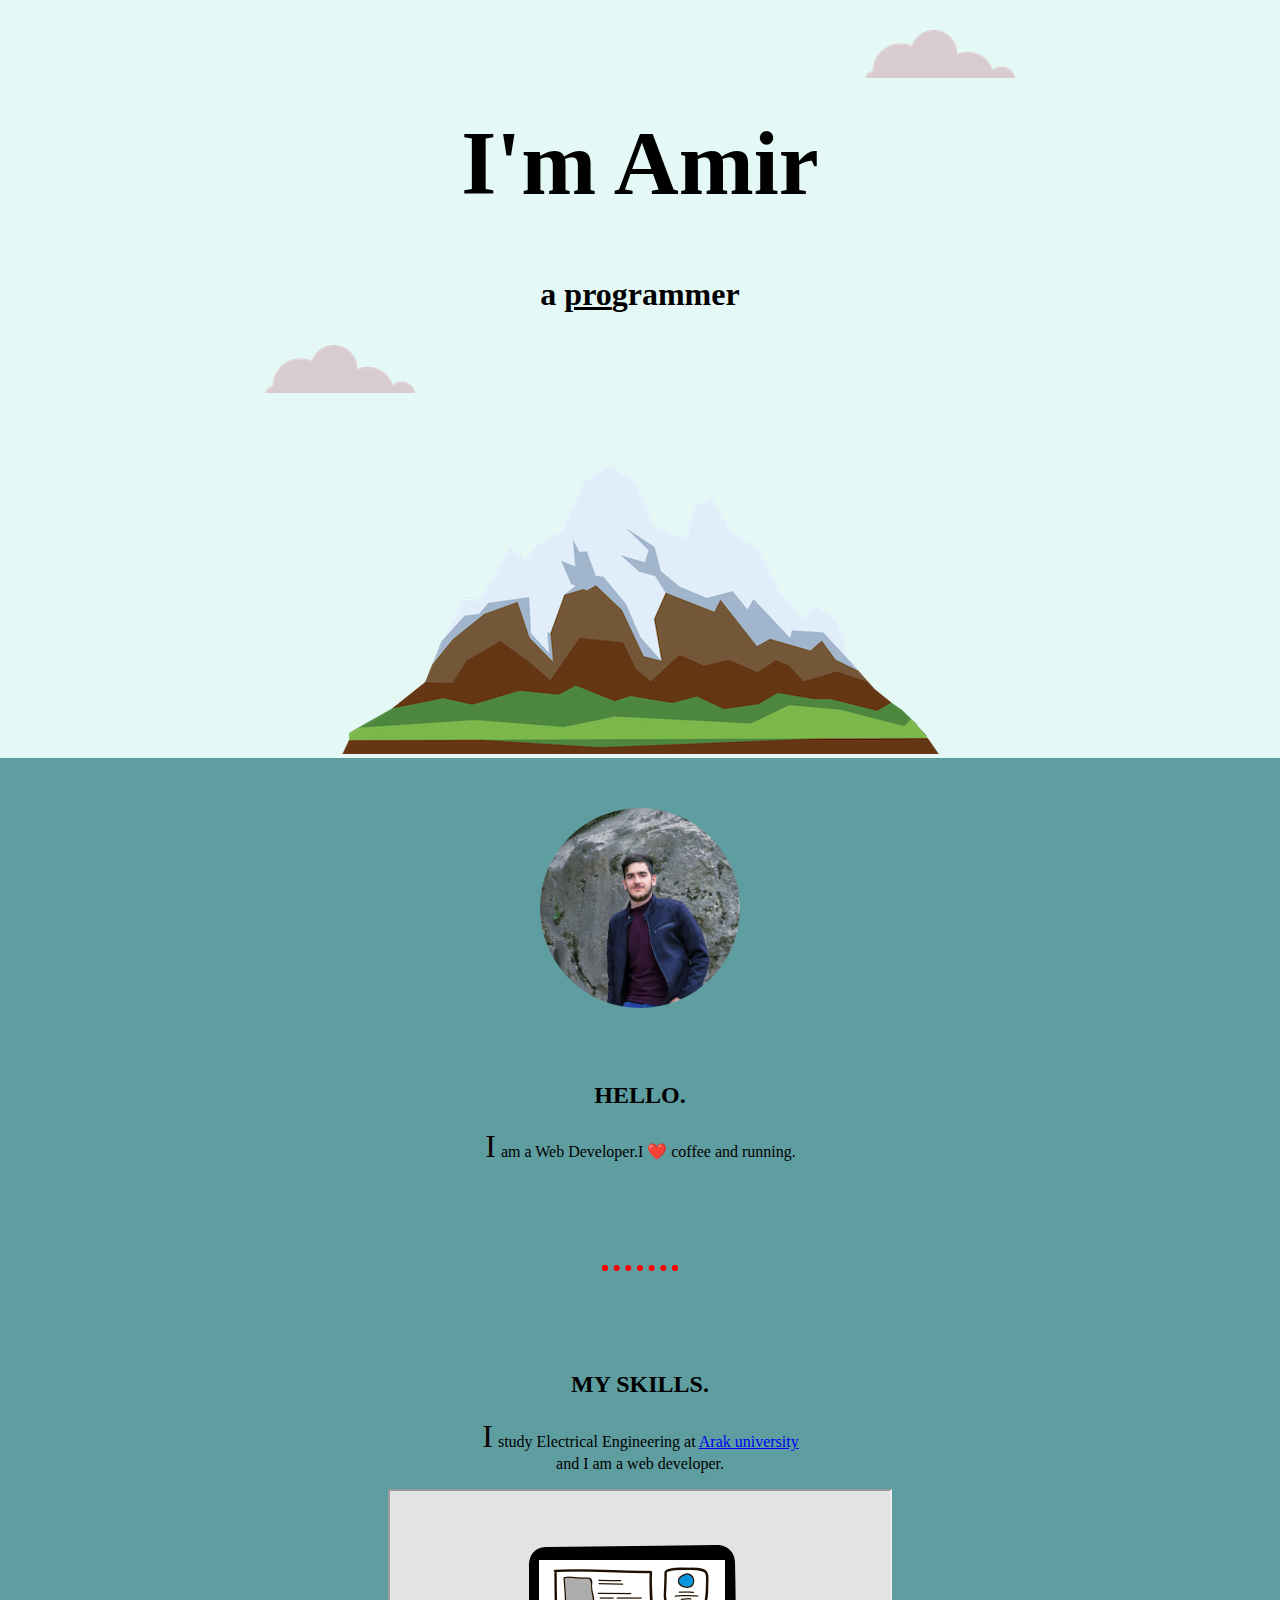
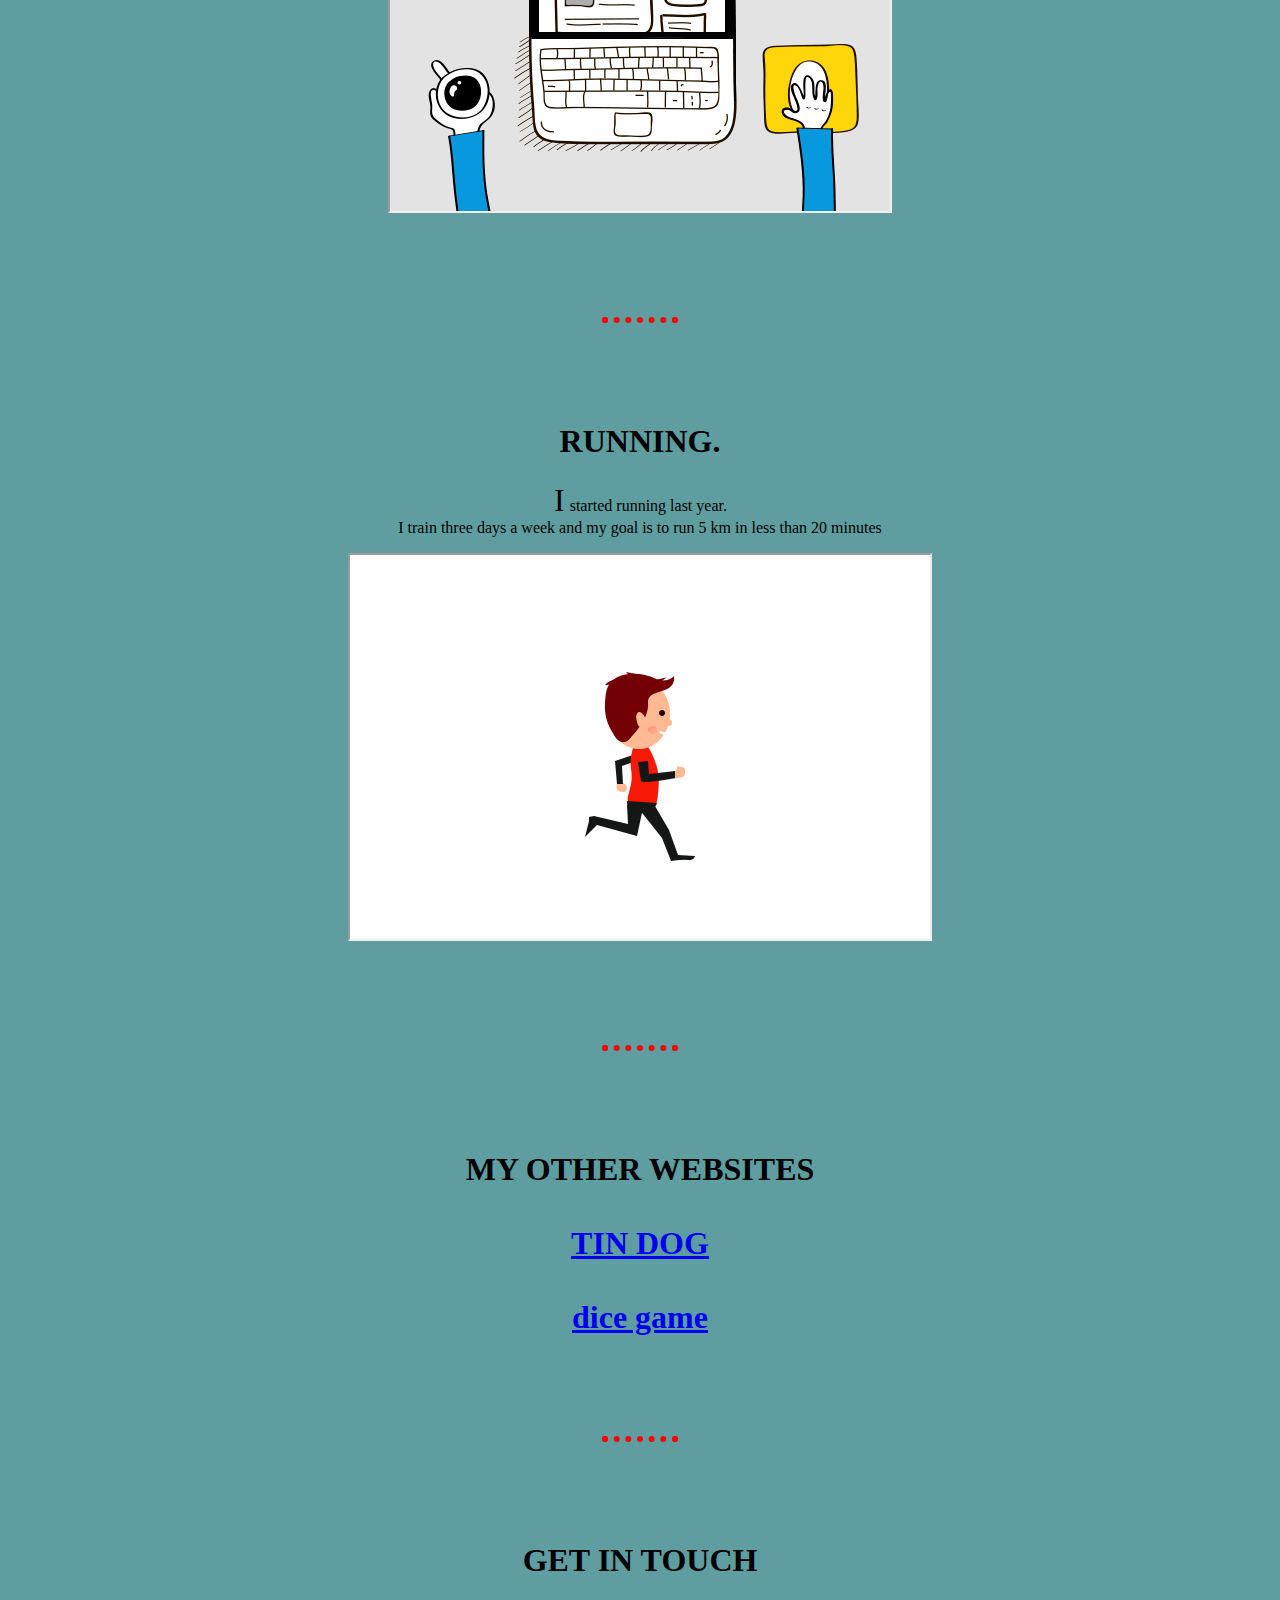
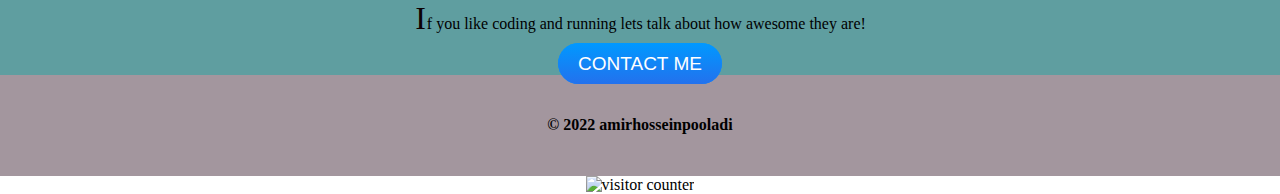
==== commit 93349ab8: "Update index.html" ====
--- a/index.html
+++ b/index.html
@@ -31,7 +31,8 @@
             <hr>
             <h1>
                 MY OTHER WEBSITES
-                <a href="index4.html"><br><br>TIN DOG</a>
+                <a href="index4.html" target="_blank"><br><br>TIN DOG</a>
+                <a href="dicee.html" target="_blank"><br><br>dice game</a>
             </h1>
             <hr>
           
@@ -47,4 +48,4 @@
         <img src="https://www.webfreecounter.com/hit.php?id=gvqanof&nd=6&style=7" border="0" alt="visitor counter">
     </body>
 
-</html>+</html>
--- a/style.css
+++ b/style.css
@@ -1,190 +1,123 @@
-body {
-    font-family: "Montserrat";
+body{
+    margin: 0;
+    text-align: center;
+    font-family:serif ;
+}
+.first
+{
+    background-color:rgb(228, 249, 245);
+    text-align: center;
+    font-family:cursive ;
+}
+.cloud1
+{
+    position: relative;
+    left: 300px;
+    top: 30px;
+}
+.pro
+{
+    text-decoration:underline;
+}
+.cloud2
+{
+    position: relative;
+    right:300px;
+}
+.second
+{
+    background-color:cadetblue;
+    text-align: center;
+}
+.mypic
+{
+    border-radius: 100%;
+    height: 200px;
+    width: 200px;
+    position: relative;
+    margin:50px;
+}
+hr
+{
+border:dotted 6px;
+color:red;
+width:5%;
+border-bottom: none;
+margin:100px auto;
+}
+.dd
+{
+    position: relative;
+    right:300px;
+    margin:50px auto;
+}
+.gif1
+{
+    width:500px;
+     height:320px;
+}
+.gif2
+{
+    width:580px;
+     height:384px;
+}
+.third
+{
+    background-color:rgb(163, 150, 158);
+    width:100%;
+    height:100%;
+    padding-top: 20px;
+    padding-bottom: 20px;
+   
 }
 
-.dog-photo {
-    width: 60%;
-    transform: rotate(25deg);
-    padding: 20px;
-    position: absolute;
-    right: 30%;
+.h11
+{
+font-size: 90px;
 }
-
-#title {
-    background-color: #ff4c68;
+h3
+{
+    font-size:2rem;
 }
-
-.container-fluid {
-
-    padding: 3% 13% 7%;
-
-
+.select
+{
+    user-select: all;
 }
-
-h1 {
-
-    font-size: 3.5rem;
-    line-height: 1.5;
-    color: white;
-    font-weight: bold;
+p:first-letter
+{
+    display: block;
+    margin: 1px;
+    color:rgb(13, 1, 1);
+    font-size: 2rem;
 }
-
-.btndownload {
-    margin: 5% 3% 5% 0%;
-}
-
-.navbar {
-    padding: 0 0 4.5rem;
-}
-
-.navbar-brand {
-    font-family: "Ubuntu";
-    font-size: 2rem;
-    font-weight: bold;
-    margin-bottom: 4.5rem;
-}
-
-.nav-item {
-    padding: 18px;
-}
-
-.nav-link {
-    font-size: 1.2rem;
-
-}
-
-#features {
-    background-color: white;
-    padding: 7% 13%;
-    position: relative;
-    z-index: 1;
-}
-
-.uil-apple {
-    color: white;
-
-}
-
-.uil-google-play {
-    color: black;
-}
-
-.uil-check-circle {
-    font-size: 4rem;
-    color: #ef8172;
-
-}
-
-.uil-bullseye {
-    font-size: 4rem;
-    color: #ef8172;
-
-}
-
-.uil-heart {
-    font-size: 4rem;
-    color: #ef8172;
-
-
-}
-
-h3 {
-    font-family: 'Montserrat', sans-serif;
-    font-size: 1.5rem;
-    font-weight: bold;
-}
-
-p {
-    color: #8f8f8f;
-}
-
-.uil:hover {
-    color: #ff4c68;
-}
-
-.box {
-    text-align: center;
-    padding: 5%;
-
-}
-
-#testimonials {
-
-    text-align: center;
-    background-color: #ef8172;
-    color: #fff;
-}
-
-h2 {
-    font-family: "montserrat-Bold";
-    font-size: 3rem;
-    line-height: 1.5;
-    font-weight: bold;
-}
-
-.dog2 {
-    width: 10%;
-    border-radius: 100%;
-    margin: 20px;
-}
-
-
-#press {
-    background-color: #ef8172;
-    text-align: center;
-    padding-bottom: 3%;
-}
-
-.logo {
-    width: 15%;
-    margin: 20px 20px 50px;
-}
-
-.carousel-item {
-    padding: 7% 15%;
-}
-
-#pricing {
-    padding: 100px;
-    text-align: center;
-}
-
-.padd {
-    padding: 3%;
-}
-
-@media (max-width:1028px) {
-    #title {
-        text-align: center;
-    }
-
-    .dog-photo {
-        position: static;
-        transform: rotate(0);
-    }
-}
-
-#cta {
-    background-color: #ff4c68;
-    text-align: center;
-    padding: 7% 20%;
-
-}
-
-.h3last {
-    color: white;
-    font-size: 3rem;
-}
-
-#footer {
-    text-align: center;
-    padding: 7%;
-}
-.uilpad
+.btn {
+   padding: 100px;
+    background: #0099ff;
+    background-image: -webkit-linear-gradient(top, #0099ff, #2371ed);
+    background-image: -moz-linear-gradient(top, #0099ff, #2371ed);
+    background-image: -ms-linear-gradient(top, #0099ff, #2371ed);
+    background-image: -o-linear-gradient(top, #0099ff, #2371ed);
+    background-image: linear-gradient(to bottom, #0099ff, #2371ed);
+    -webkit-border-radius: 28;
+    -moz-border-radius: 28;
+    border-radius: 28px;
+    font-family: Arial;
+    color: #ffffff;
+    font-size: 19px;
+    padding: 10px 20px 10px 20px;
+    text-decoration: none;
+  }
+  
+  .btn:hover {
+    background: #5c3cfa;
+    background-image: -webkit-linear-gradient(top, #5c3cfa, #1d2d38);
+    background-image: -moz-linear-gradient(top, #5c3cfa, #1d2d38);
+    background-image: -ms-linear-gradient(top, #5c3cfa, #1d2d38);
+    background-image: -o-linear-gradient(top, #5c3cfa, #1d2d38);
+    background-image: linear-gradient(to bottom, #5c3cfa, #1d2d38);
+    text-decoration: none;
+  }
+a:hover
 {
-    padding:6px;
-}
-.copy
-{
-    padding: 15px;
+    color: blueviolet ;
 }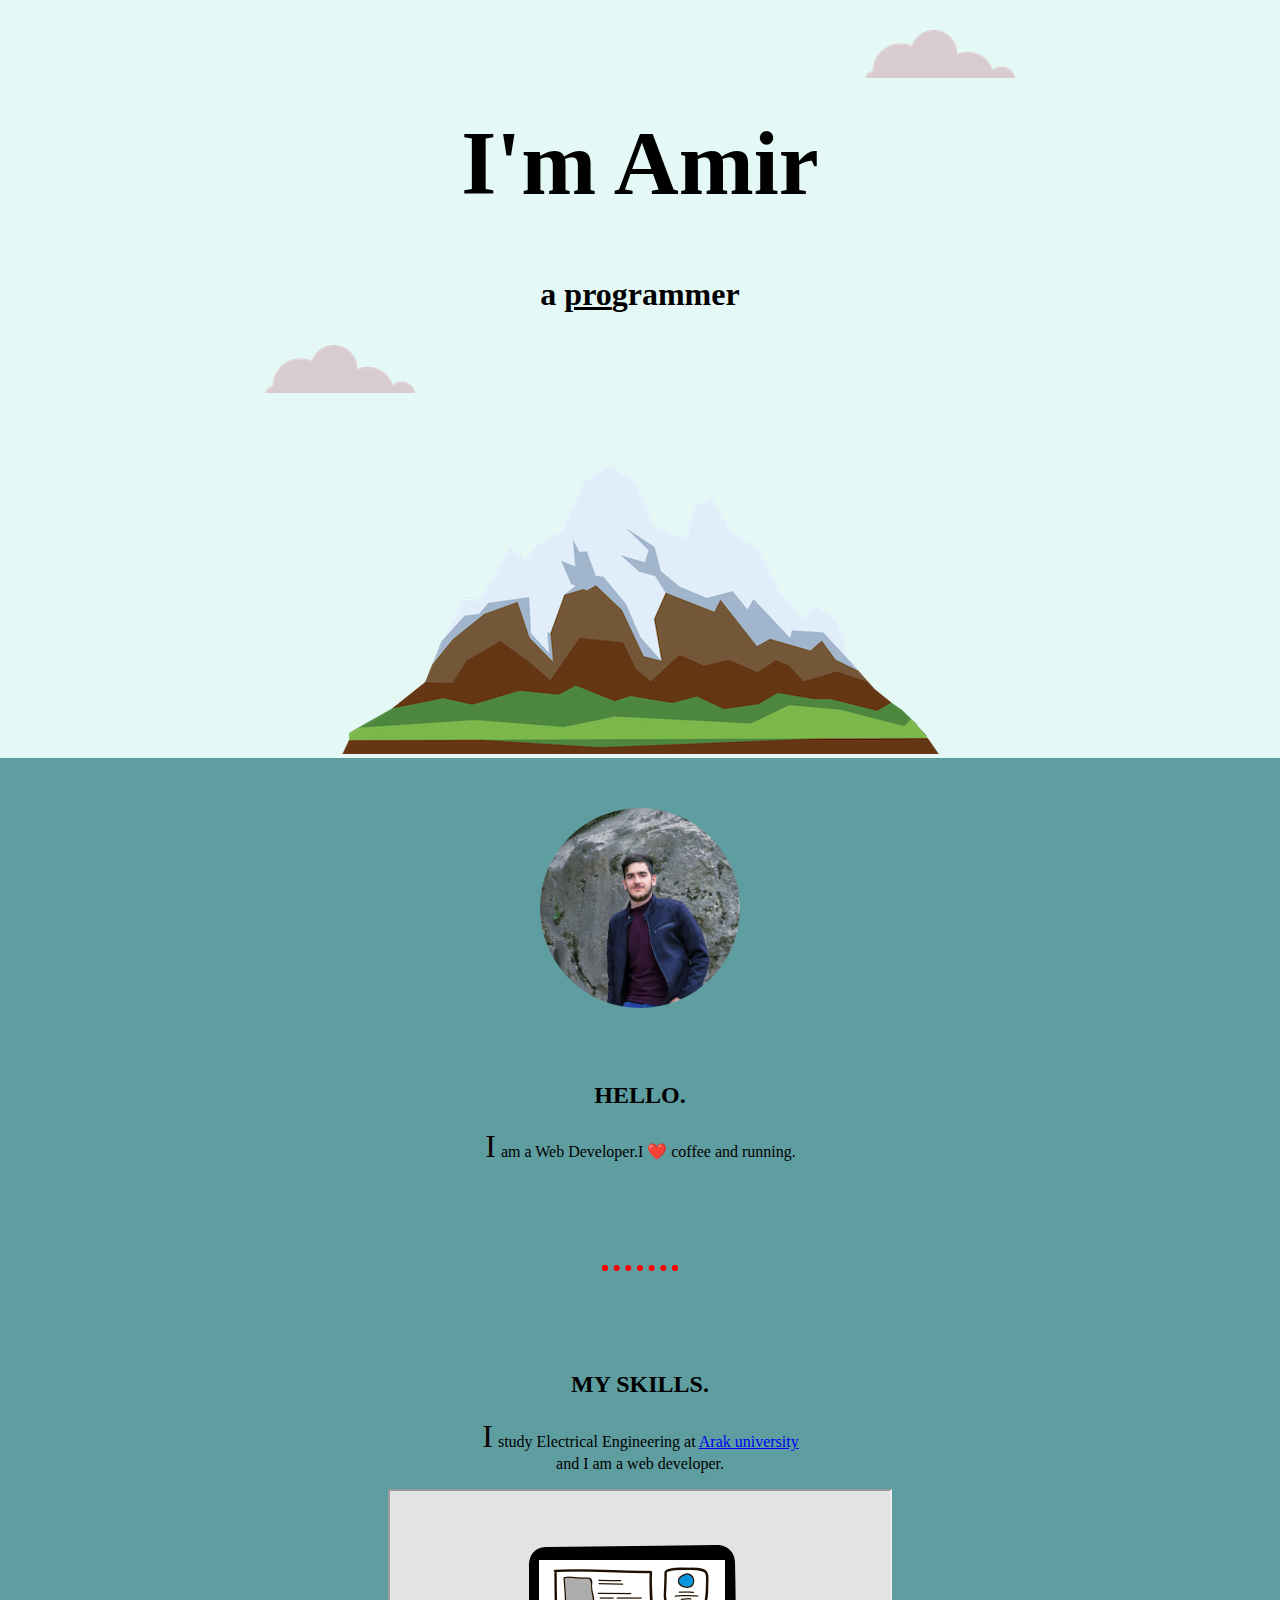
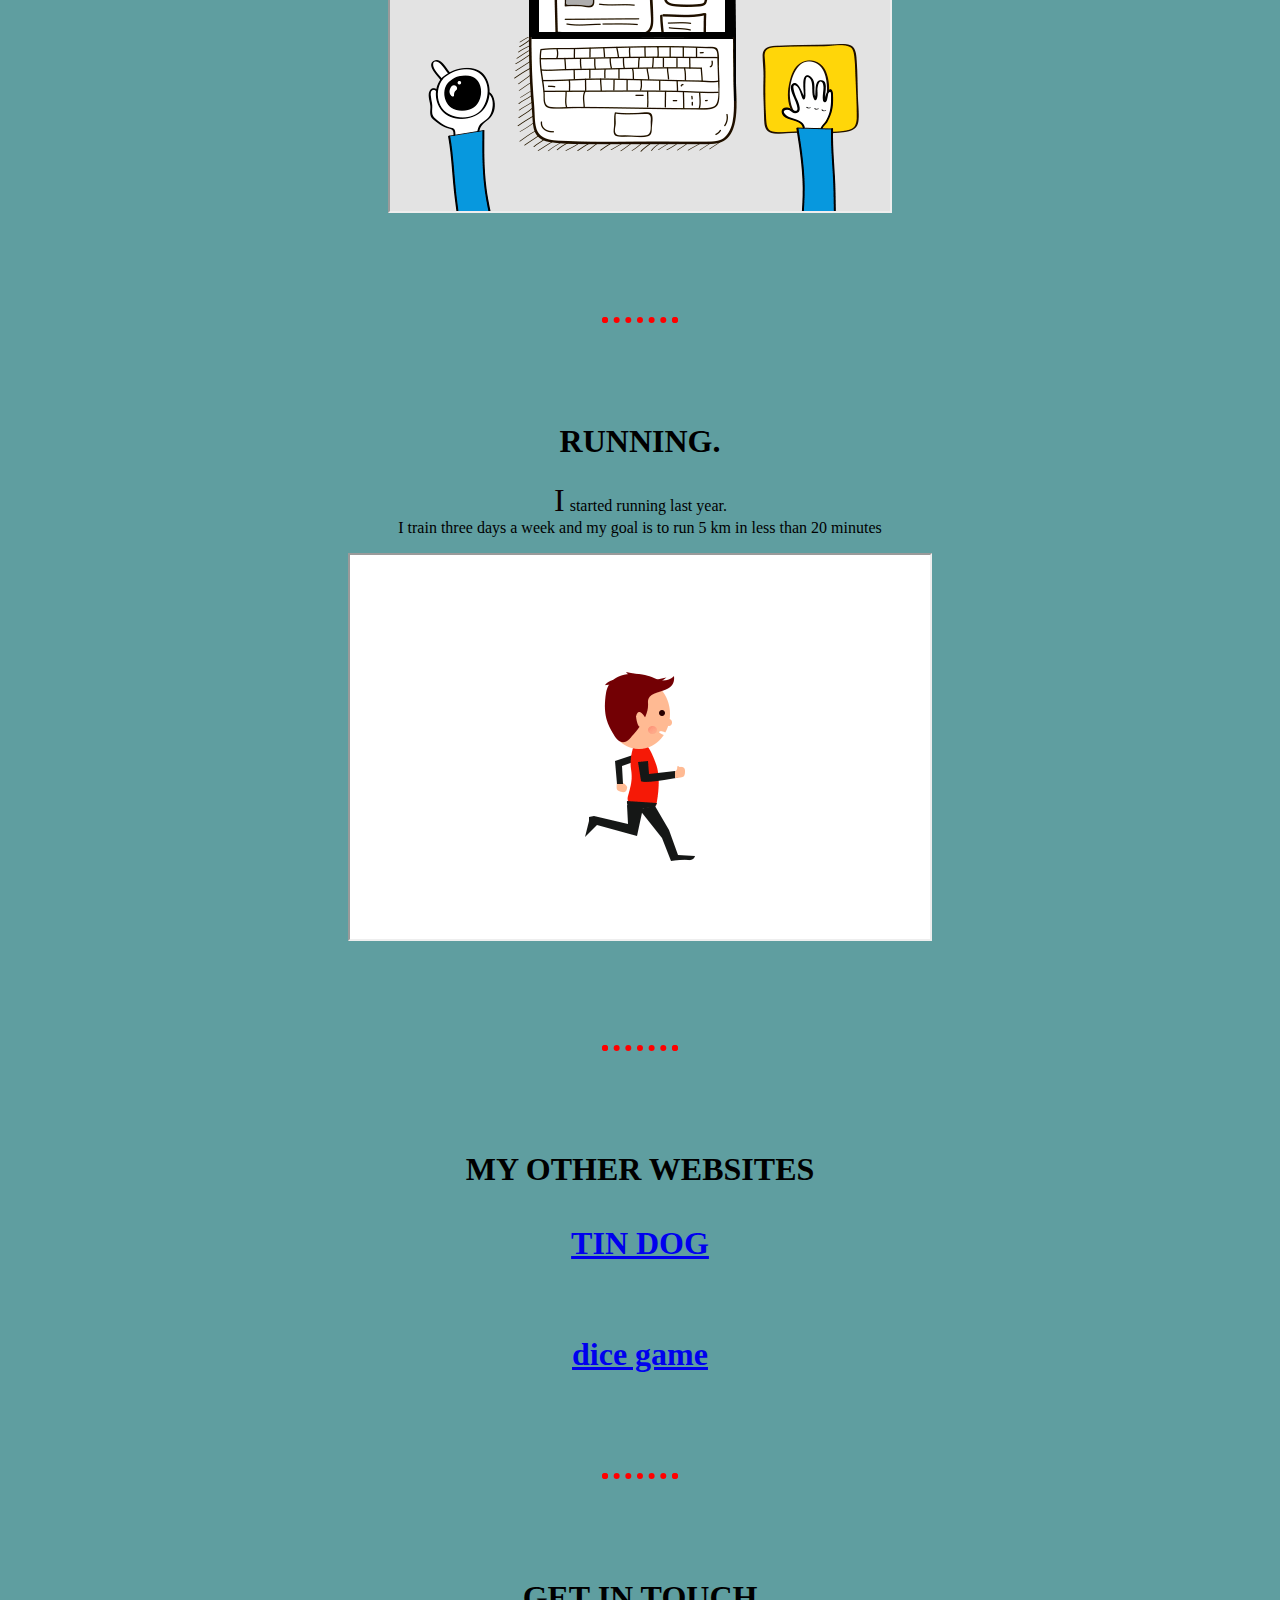
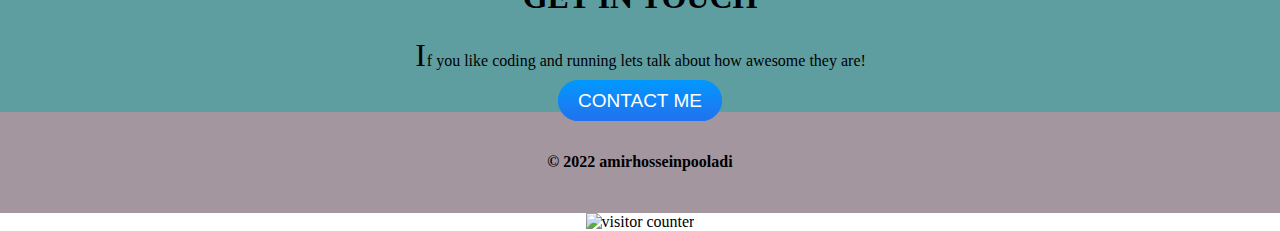
==== commit 615915a5: "Update index.html" ====
--- a/index.html
+++ b/index.html
@@ -32,6 +32,7 @@
             <h1>
                 MY OTHER WEBSITES
                 <a href="index4.html" target="_blank"><br><br>TIN DOG</a>
+                <br>
                 <a href="dicee.html" target="_blank"><br><br>dice game</a>
             </h1>
             <hr>
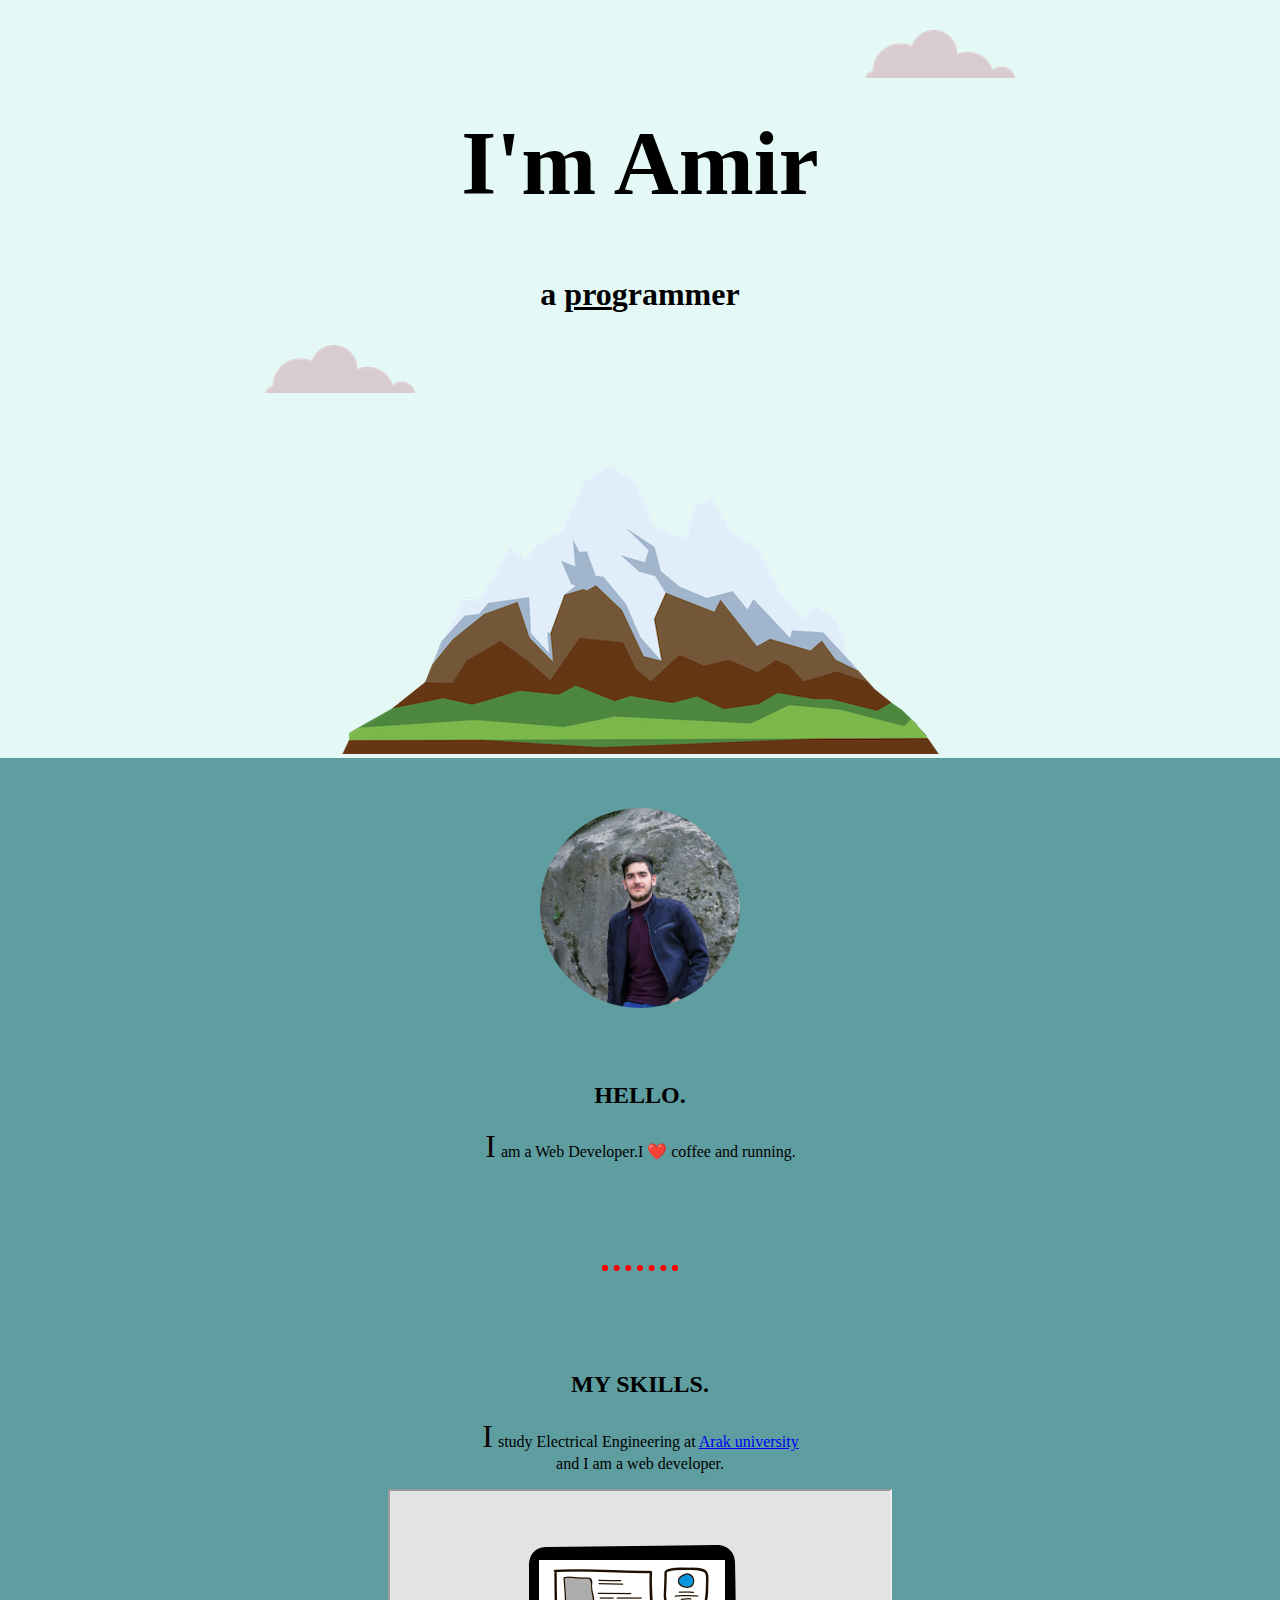
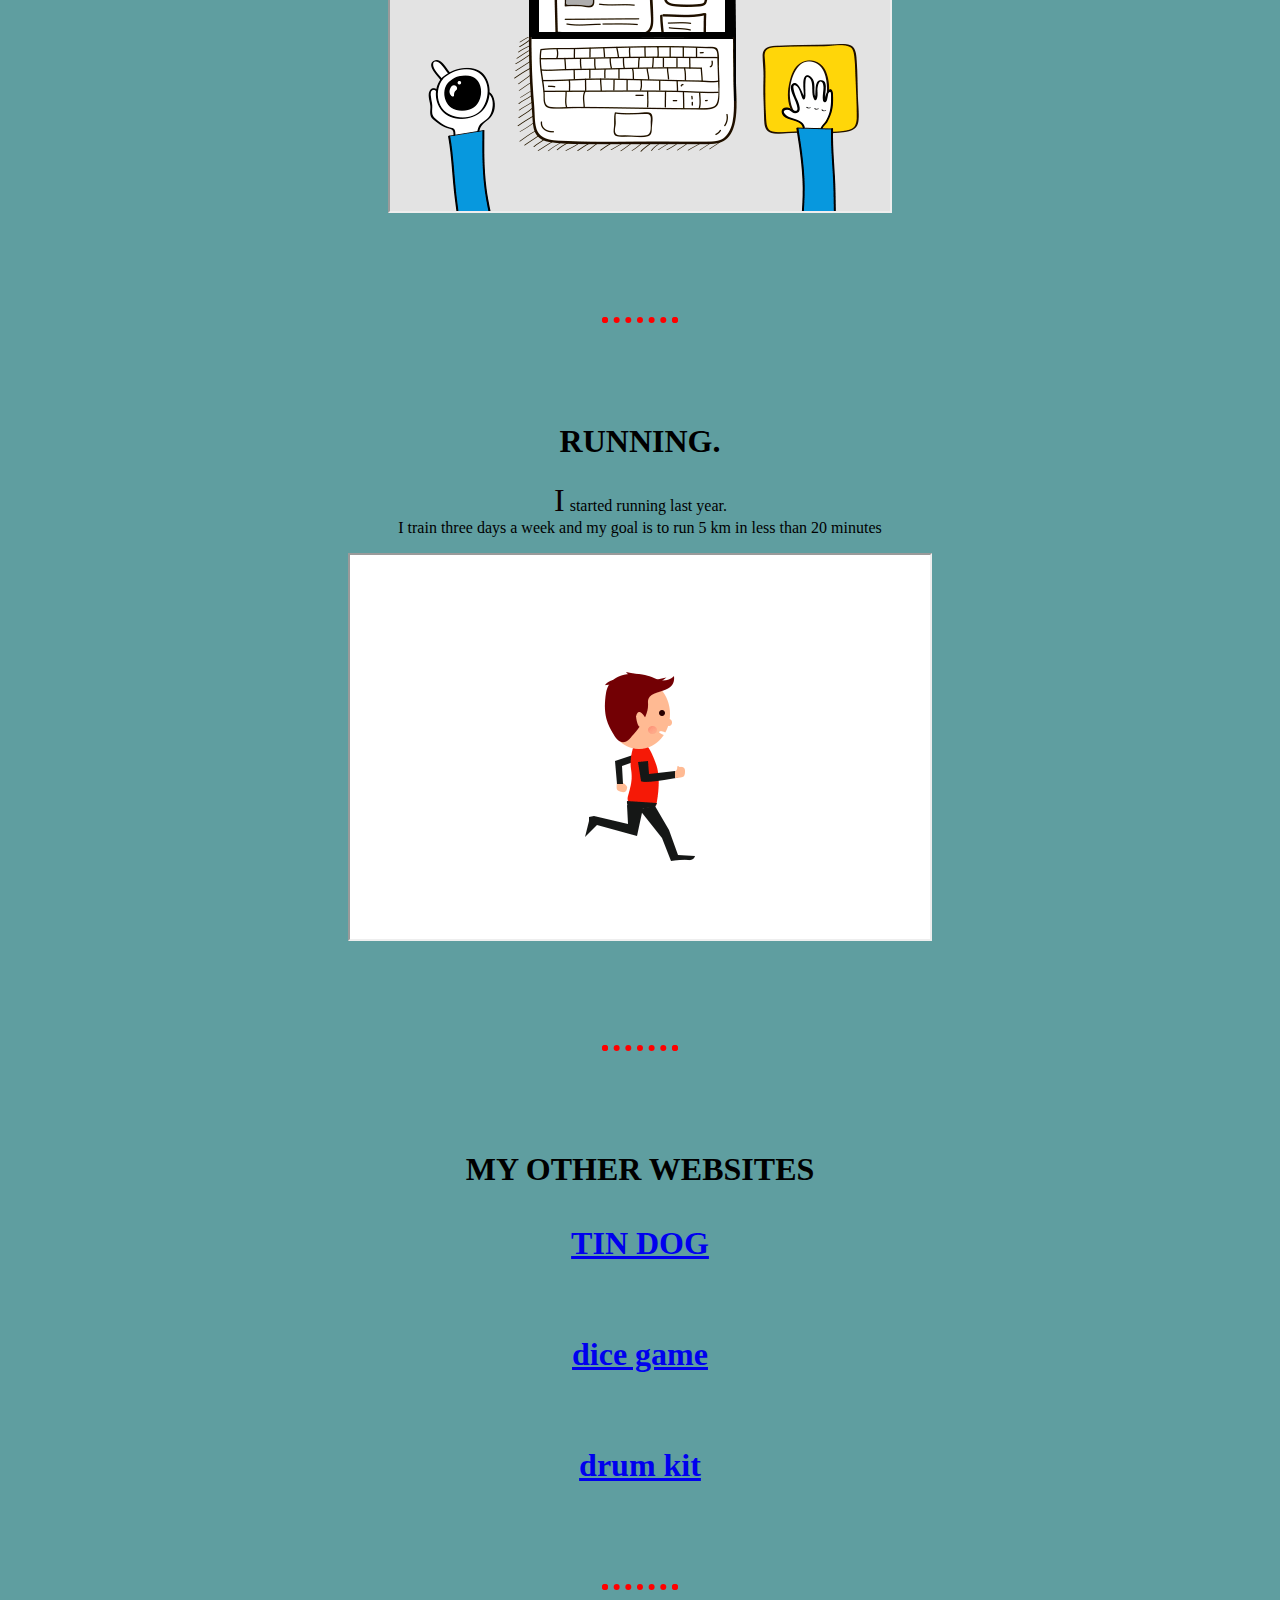
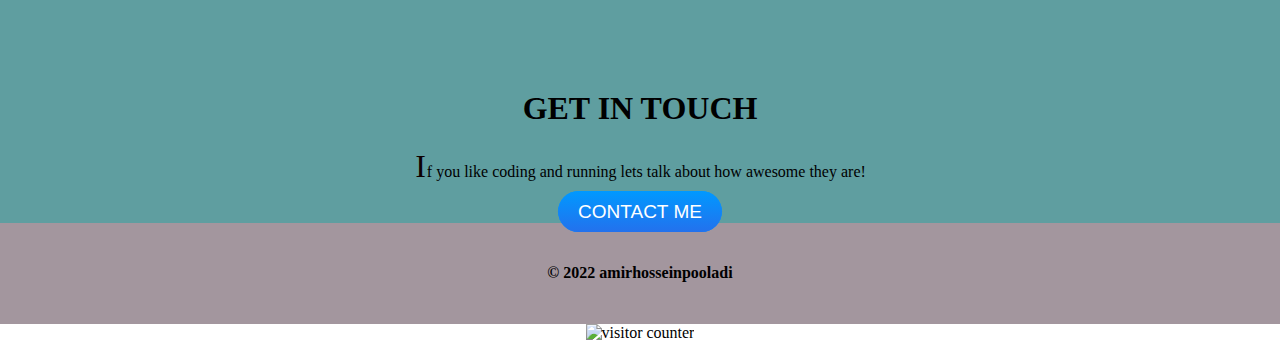
==== commit 4167a4b6: "Update index.html" ====
--- a/index.html
+++ b/index.html
@@ -34,6 +34,8 @@
                 <a href="index4.html" target="_blank"><br><br>TIN DOG</a>
                 <br>
                 <a href="dicee.html" target="_blank"><br><br>dice game</a>
+                <br>
+                <a href="drumindex.html" target="_blank"><br><br>drum kit</a>
             </h1>
             <hr>
           
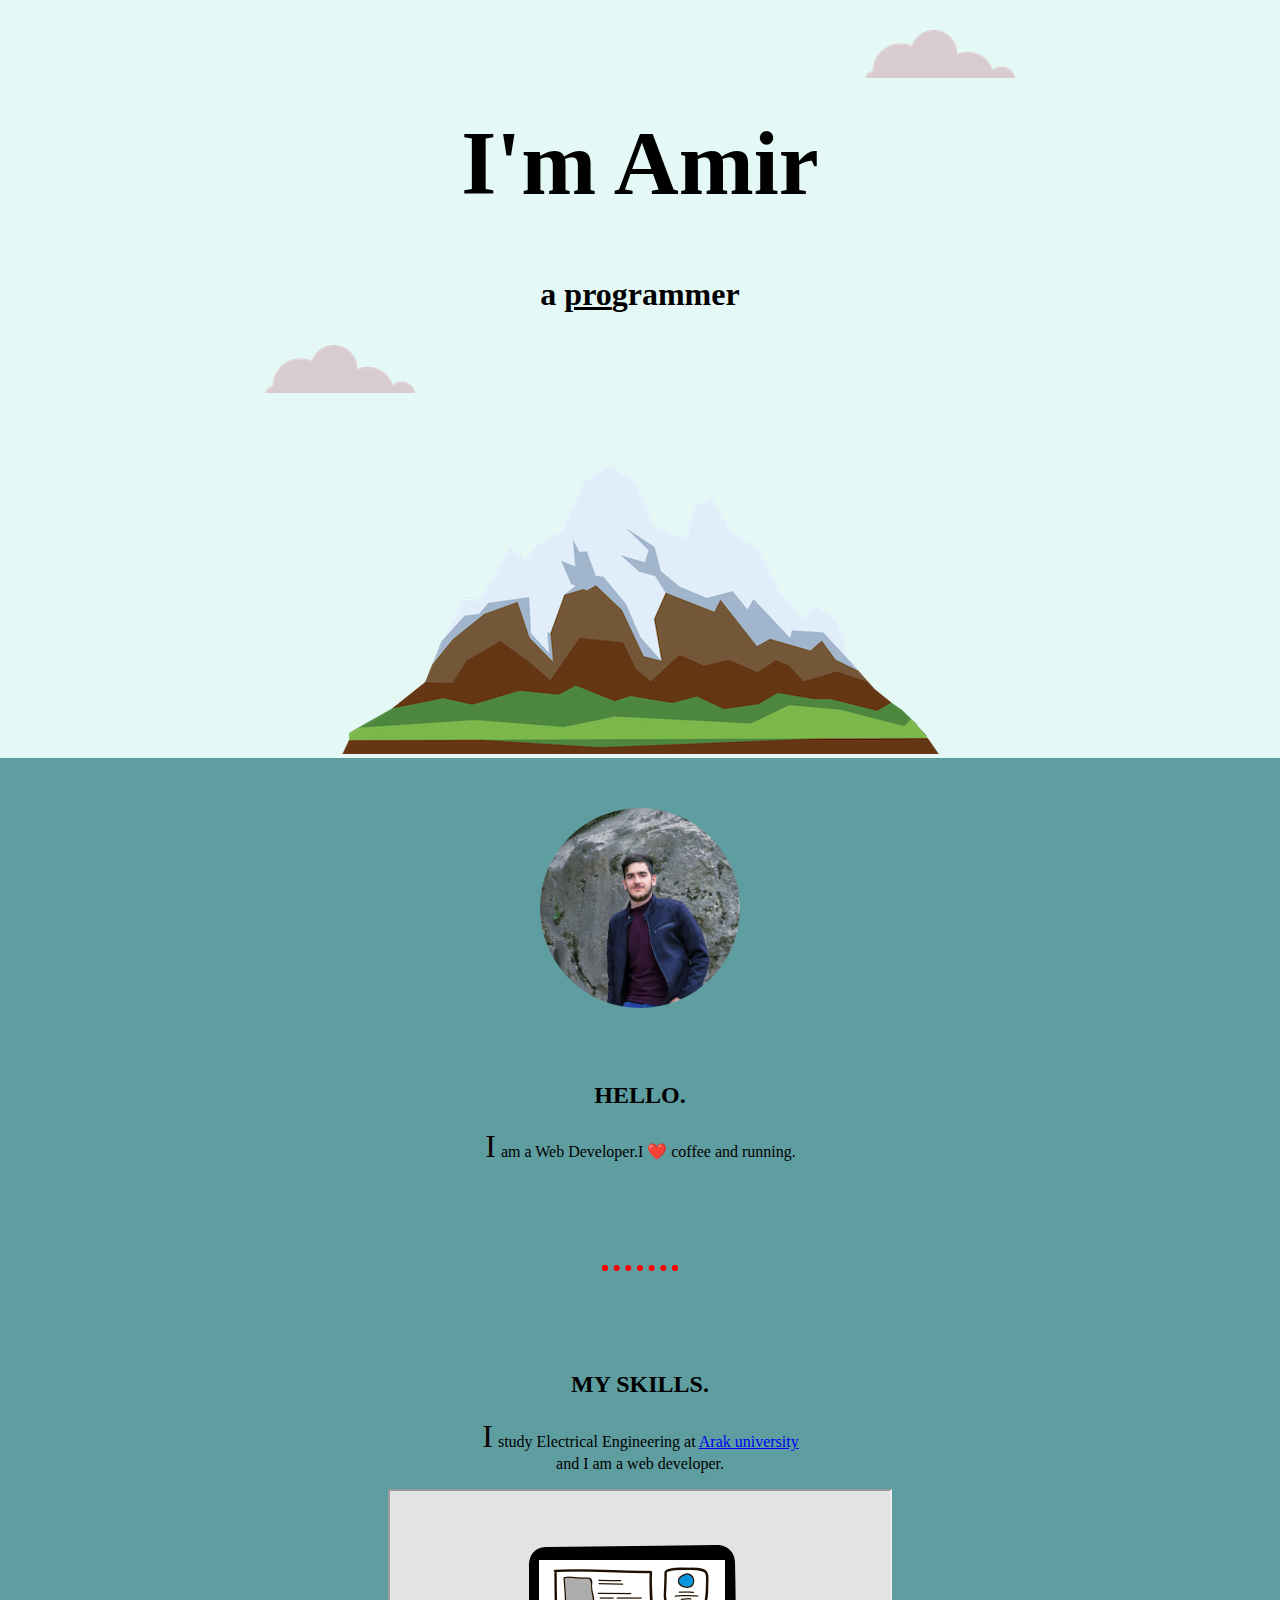
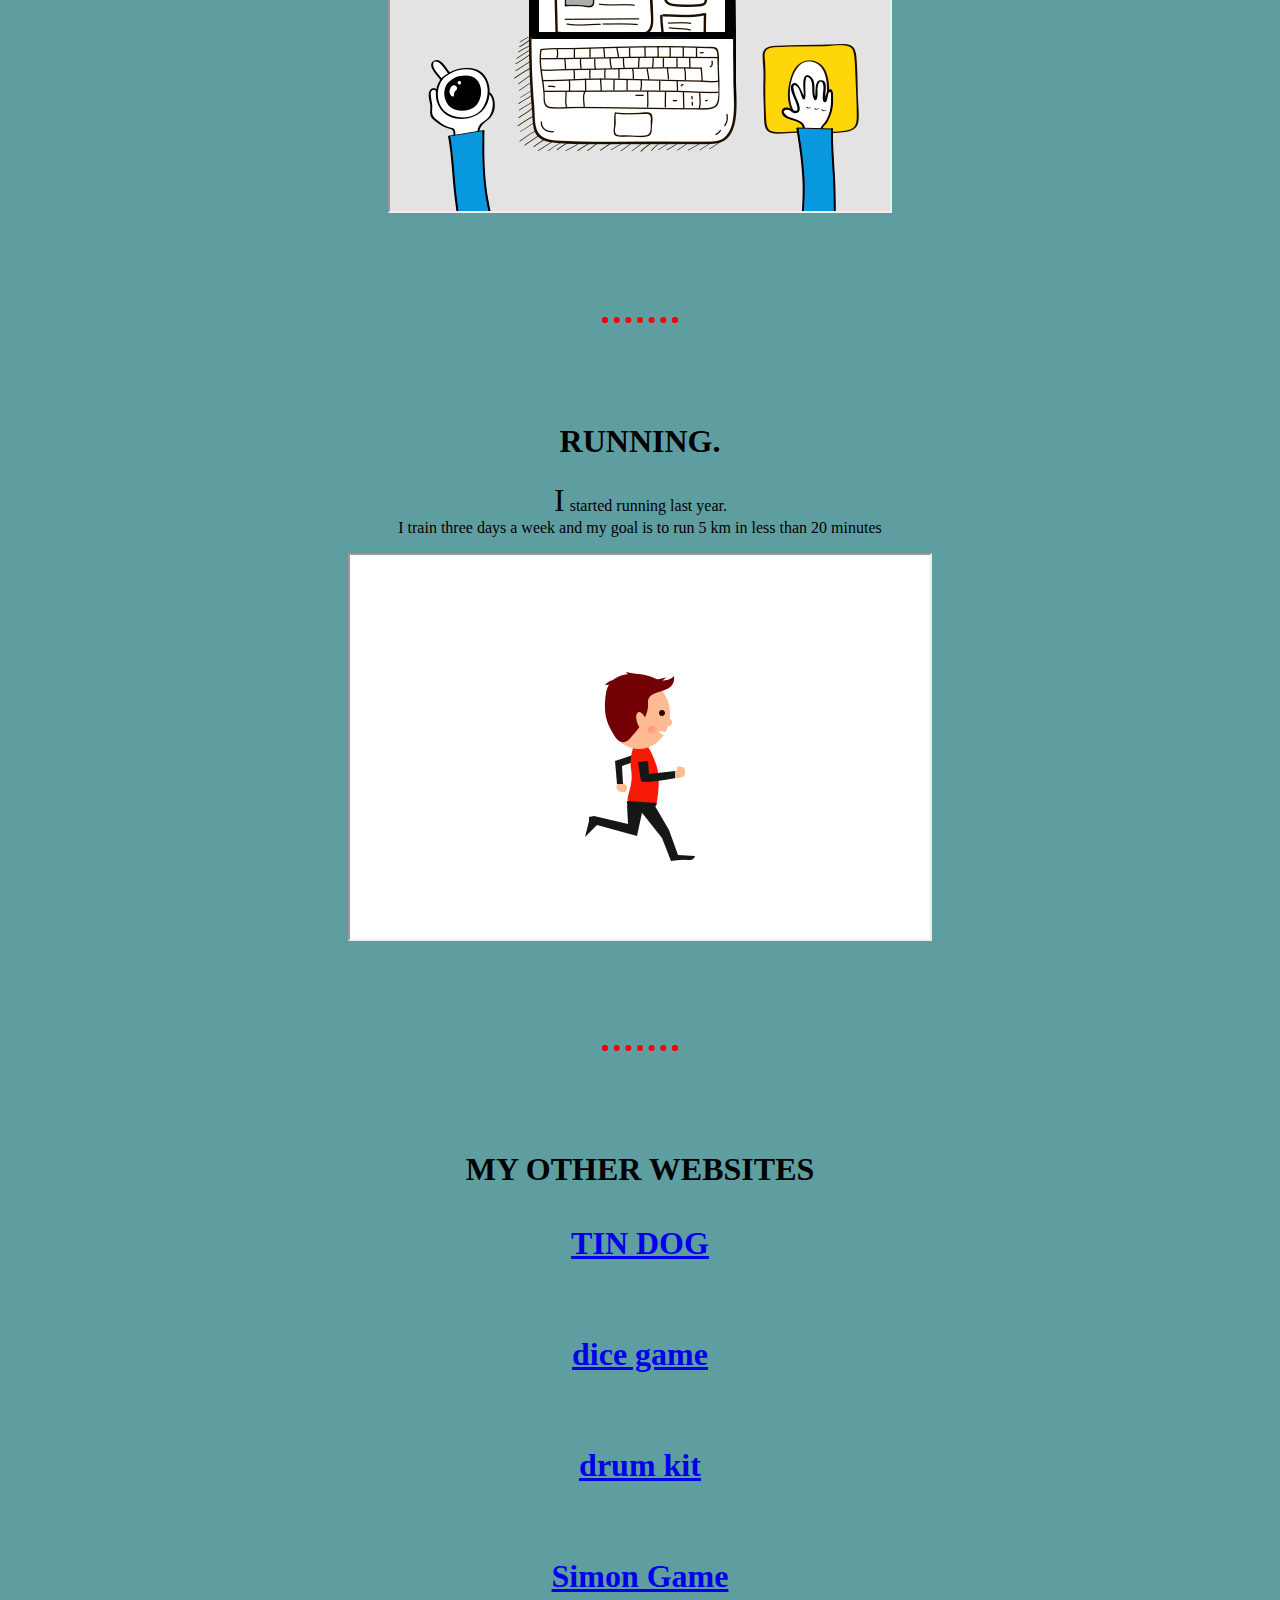
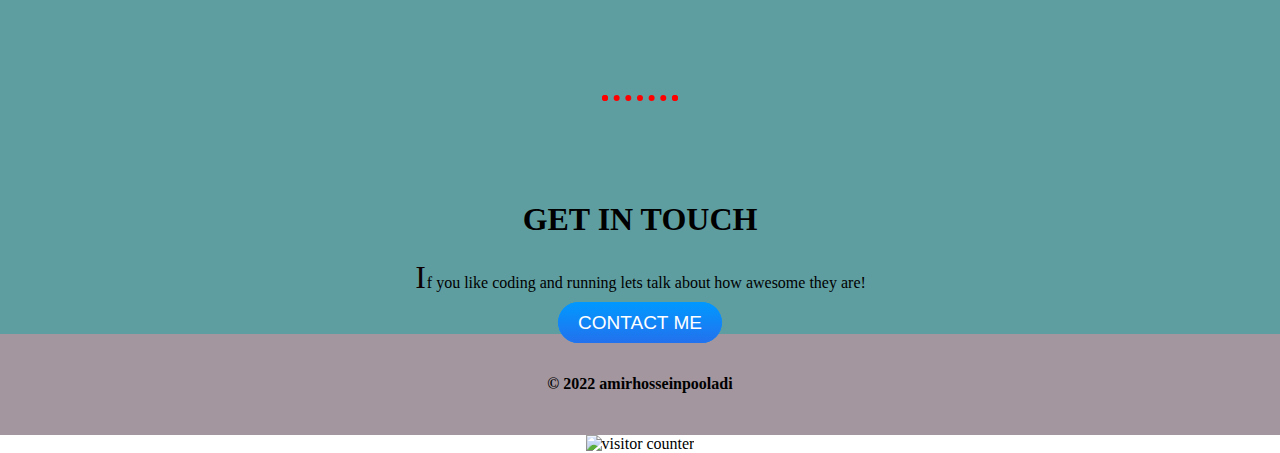
==== commit d0660f2d: "Update index.html" ====
--- a/index.html
+++ b/index.html
@@ -36,6 +36,9 @@
                 <a href="dicee.html" target="_blank"><br><br>dice game</a>
                 <br>
                 <a href="drumindex.html" target="_blank"><br><br>drum kit</a>
+                <br>
+                <a href="simon.html" target="_blank"><br><br>Simon Game</a>
+                
             </h1>
             <hr>
           
